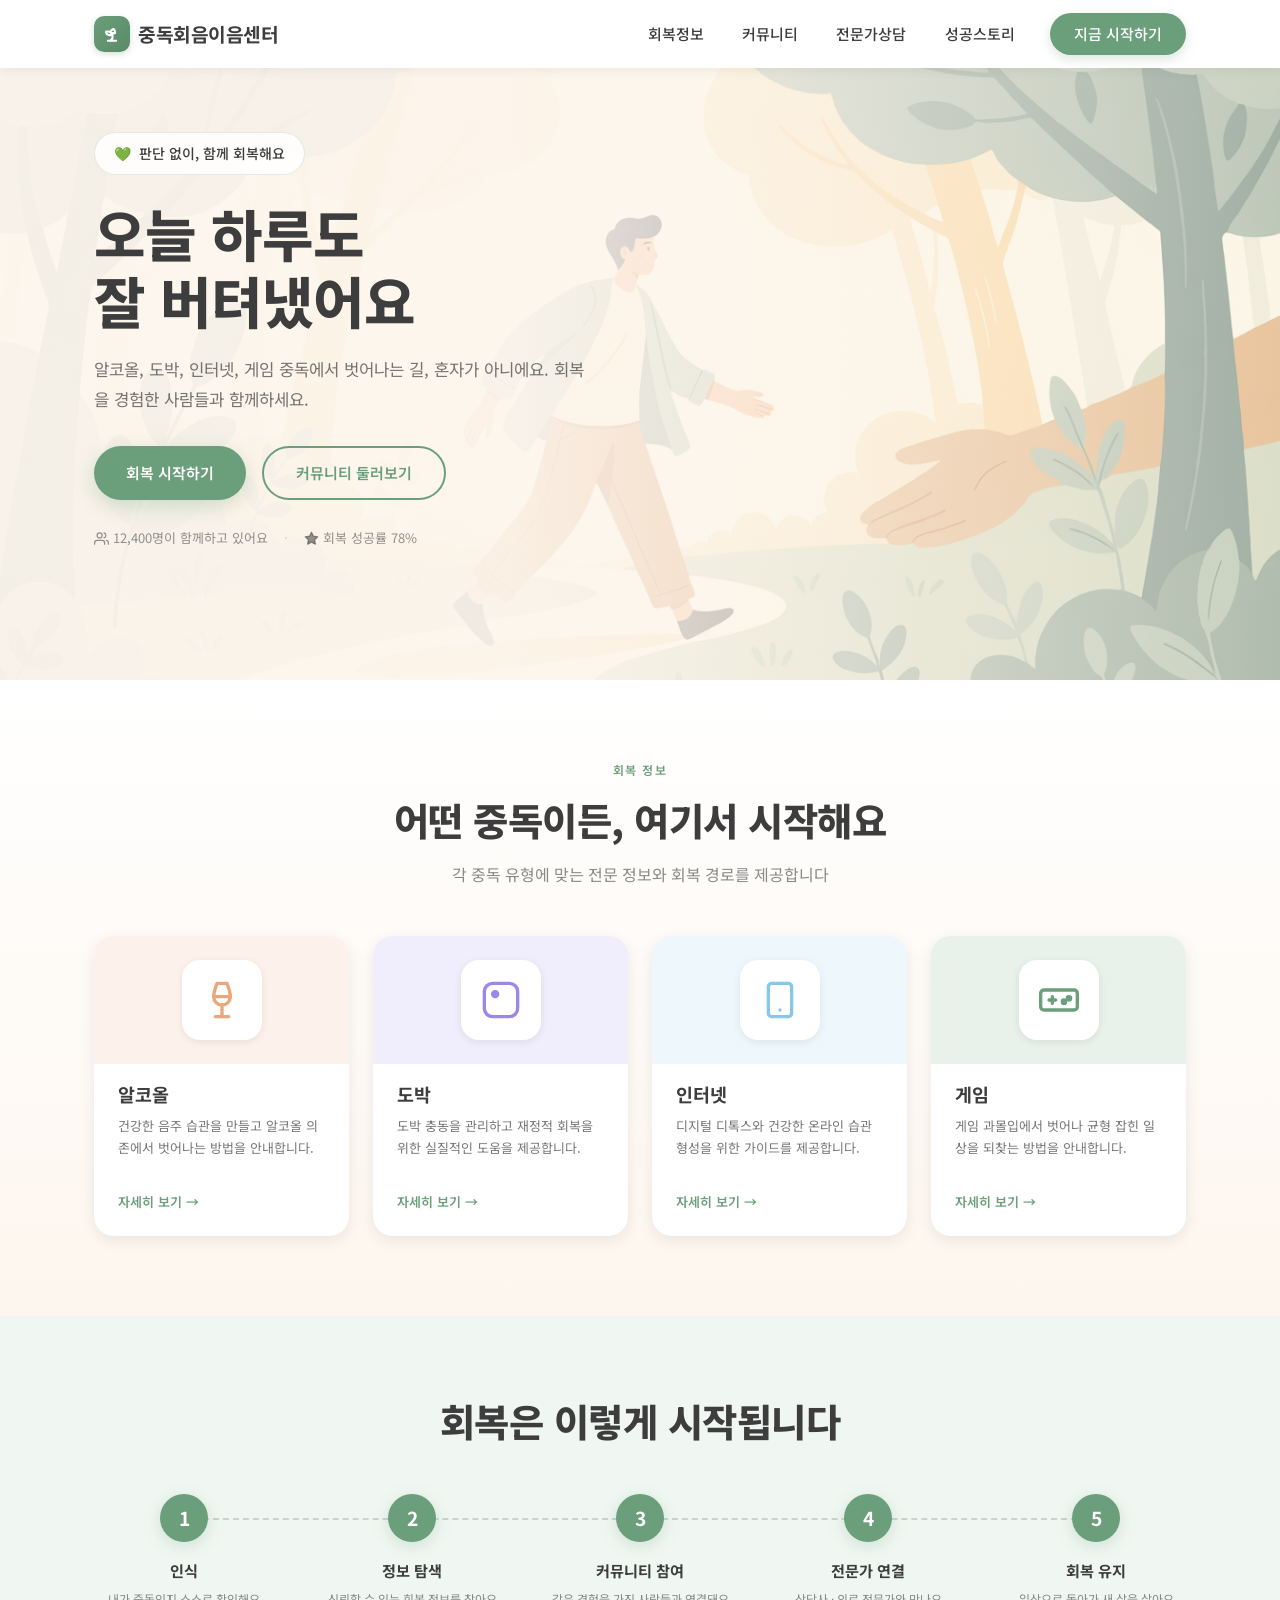
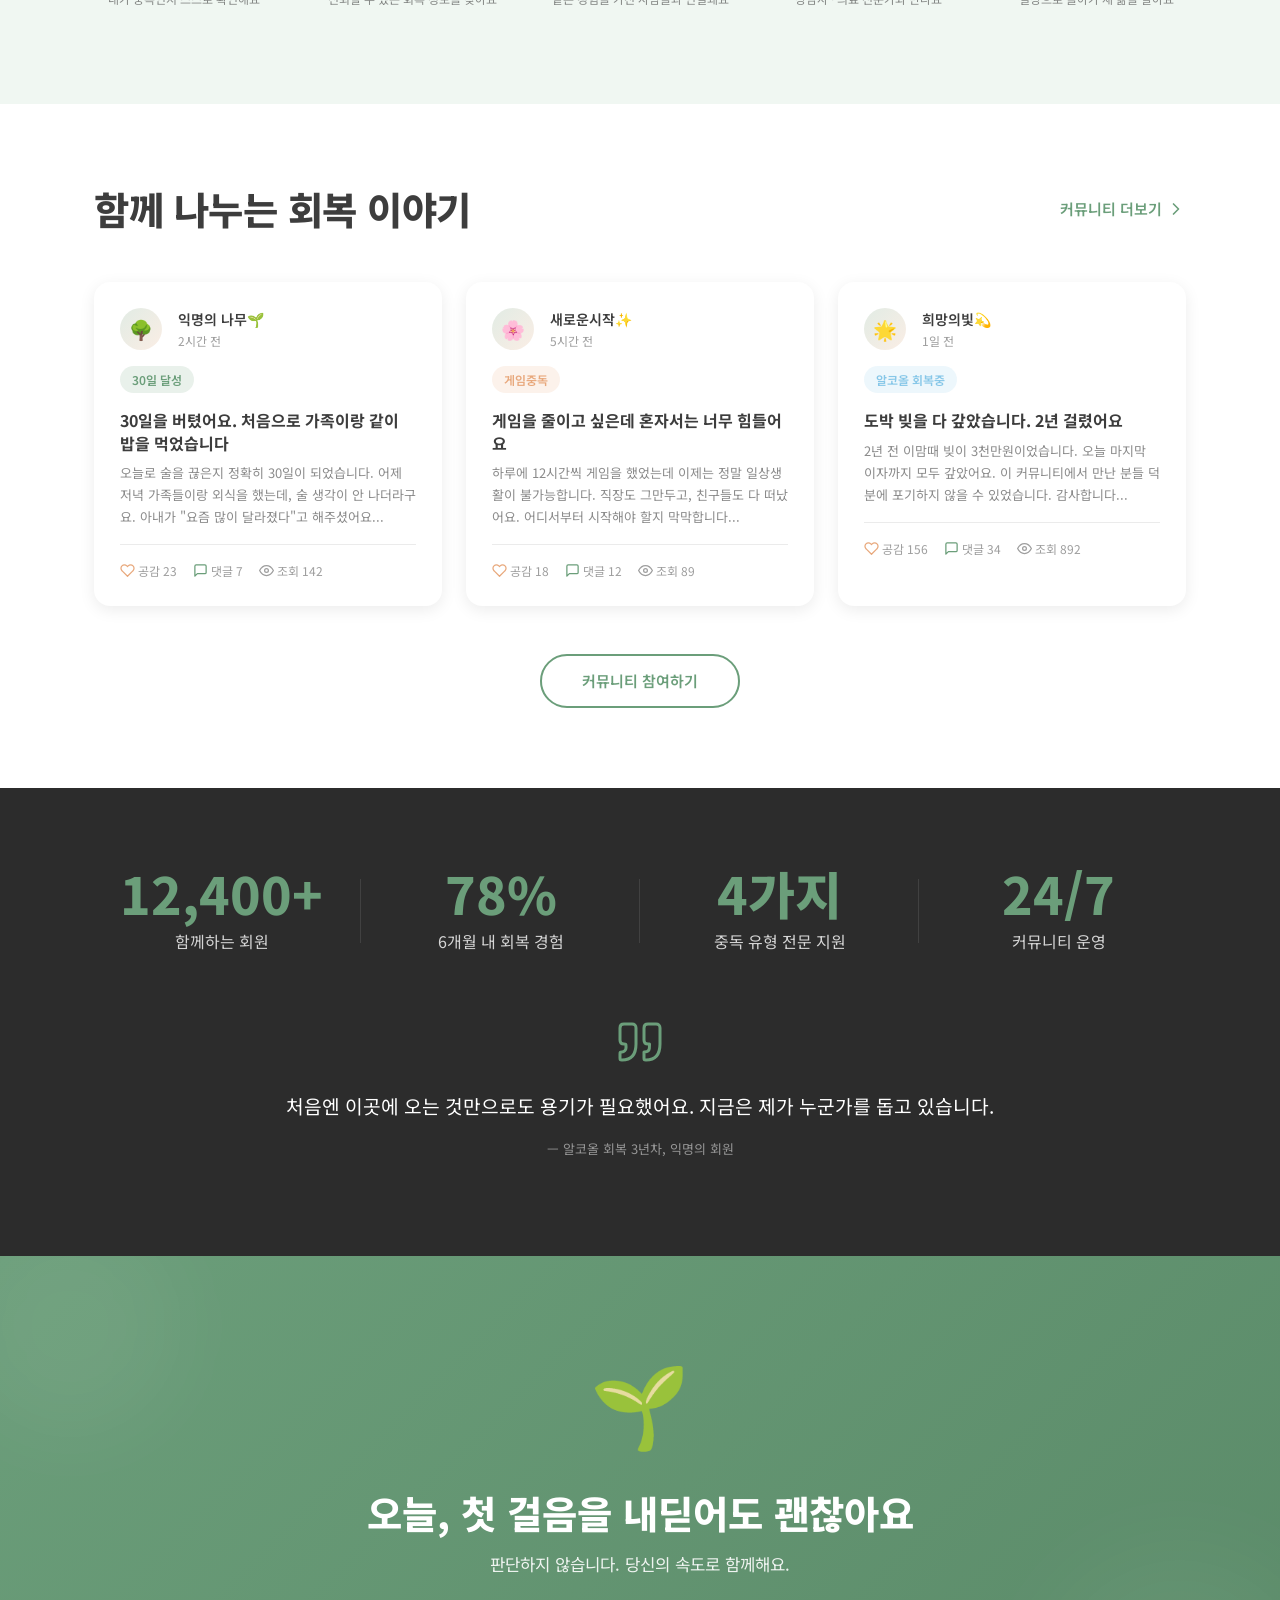
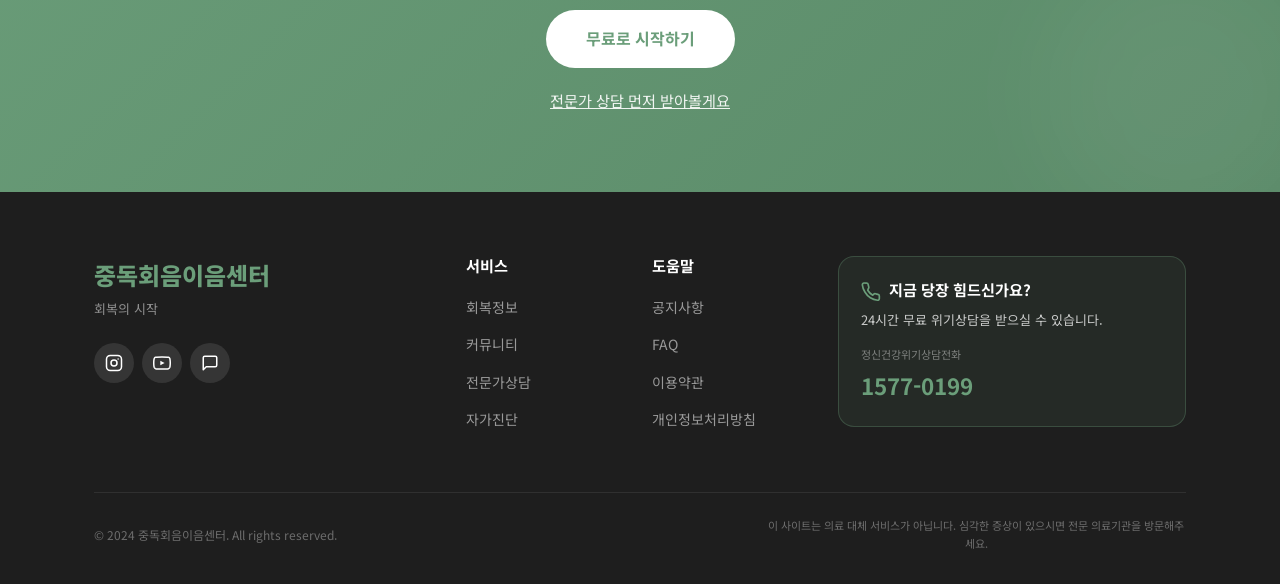
==== index.html @ bf2e6a25 "최초 등록" ====
<!DOCTYPE html>
<html lang="ko">
<head>
  <meta charset="UTF-8" />
  <meta name="viewport" content="width=device-width, initial-scale=1.0" />
  <meta name="description" content="중독회음이음센터 - 알코올, 도박, 인터넷, 게임 중독 회복을 위한 커뮤니티와 전문 정보를 제공합니다." />
  <title>중독회음이음센터</title>

  <!-- Google Fonts: Noto Sans KR -->
  <link rel="preconnect" href="https://fonts.googleapis.com" />
  <link rel="preconnect" href="https://fonts.gstatic.com" crossorigin />
  <link href="https://fonts.googleapis.com/css2?family=Noto+Sans+KR:wght@400;500;700;800&display=swap" rel="stylesheet" />

  <!-- Bootstrap 5 CSS -->
  <link href="https://cdn.jsdelivr.net/npm/bootstrap@5.3.3/dist/css/bootstrap.min.css" rel="stylesheet" />

  <!-- Custom CSS -->
  <link rel="stylesheet" href="css/style.css" />
</head>
<body>

<!-- ════════════════════════════════════
     NAVIGATION
════════════════════════════════════ -->
<nav id="mainNav" class="navbar navbar-expand-md fixed-top py-0">
  <div class="container-xl px-4">
    <!-- Logo -->
    <a class="navbar-brand d-flex align-items-center gap-2 py-3" href="#hero">
      <div class="brand-icon">
        <!-- Sprout icon -->
        <svg xmlns="http://www.w3.org/2000/svg" viewBox="0 0 24 24" fill="none"
             stroke="#fff" stroke-width="2.5" stroke-linecap="round" stroke-linejoin="round">
          <path d="M7 20h10"/>
          <path d="M10 20c5.5-2.5.8-6.4 3-9"/>
          <path d="M9.5 9.4c1.1.8 1.8 2.2 2.3 3.7-2 .4-3.5.4-4.8-.3-1.2-.6-2.3-1.9-2-3.7.7-.1 3.3-.2 4.5.3z"/>
          <path d="M14.1 6a7 7 0 0 1 1.7 4.8c-1.6.5-4 .6-5.4-.6-.3-2 1.5-3.5 3.7-4.2z"/>
        </svg>
      </div>
      <span class="brand-name">중독회음이음센터</span>
    </a>

    <!-- Hamburger toggle -->
    <button class="navbar-toggler border-0 p-2" type="button"
            data-bs-toggle="collapse" data-bs-target="#navbarMenu"
            aria-controls="navbarMenu" aria-expanded="false" aria-label="메뉴 열기">
      <svg xmlns="http://www.w3.org/2000/svg" width="24" height="24" viewBox="0 0 24 24"
           fill="none" stroke="#3D3D3D" stroke-width="2" stroke-linecap="round" stroke-linejoin="round">
        <line x1="3" y1="6" x2="21" y2="6"/>
        <line x1="3" y1="12" x2="21" y2="12"/>
        <line x1="3" y1="18" x2="21" y2="18"/>
      </svg>
    </button>

    <!-- Nav Links -->
    <div class="collapse navbar-collapse" id="navbarMenu">
      <ul class="navbar-nav ms-auto align-items-md-center mb-3 mb-md-0">
        <li class="nav-item"><a class="nav-link" href="recovery-info.html">회복정보</a></li>
        <li class="nav-item"><a class="nav-link" href="#community">커뮤니티</a></li>
        <li class="nav-item"><a class="nav-link" href="#resources">전문가상담</a></li>
        <li class="nav-item"><a class="nav-link" href="success-stories.html">성공스토리</a></li>
        <li class="nav-item ms-md-3">
          <button class="btn-nav-cta">지금 시작하기</button>
        </li>
      </ul>
    </div>
  </div>
</nav>


<!-- ════════════════════════════════════
     HERO
════════════════════════════════════ -->
<section id="hero">
  <div class="hero-overlay"></div>
  <div class="container-xl px-4 hero-content">
    <div class="row">
      <div class="col-12 col-md-7 col-lg-6">
        <!-- Badge -->
        <div class="hero-badge fade-up">
          <span>💚</span>
          <span>판단 없이, 함께 회복해요</span>
        </div>

        <!-- Headline -->
        <h1 class="fade-up fade-up-delay-1">
          오늘 하루도<br />
          잘 버텨냈어요
        </h1>

        <!-- Sub -->
        <p class="hero-sub fade-up fade-up-delay-2">
          알코올, 도박, 인터넷, 게임 중독에서 벗어나는 길,
          혼자가 아니에요. 회복을 경험한 사람들과 함께하세요.
        </p>

        <!-- CTA Buttons -->
        <div class="d-flex flex-column flex-sm-row gap-3 fade-up fade-up-delay-3">
          <button class="btn-hero-primary">회복 시작하기</button>
          <button class="btn-hero-secondary">커뮤니티 둘러보기</button>
        </div>

        <!-- Trust Indicators -->
        <div class="hero-trust fade-up fade-up-delay-4">
          <span class="d-flex align-items-center">
            <svg xmlns="http://www.w3.org/2000/svg" viewBox="0 0 24 24" fill="none"
                 stroke="currentColor" stroke-width="2" stroke-linecap="round" stroke-linejoin="round">
              <path d="M17 21v-2a4 4 0 0 0-4-4H5a4 4 0 0 0-4 4v2"/>
              <circle cx="9" cy="7" r="4"/>
              <path d="M23 21v-2a4 4 0 0 0-3-3.87"/>
              <path d="M16 3.13a4 4 0 0 1 0 7.75"/>
            </svg>
            12,400명이 함께하고 있어요
          </span>
          <span style="color:rgba(107,158,122,.4)">·</span>
          <span class="d-flex align-items-center">
            <svg xmlns="http://www.w3.org/2000/svg" viewBox="0 0 24 24"
                 fill="currentColor" stroke="currentColor" stroke-width="2"
                 stroke-linecap="round" stroke-linejoin="round">
              <polygon points="12 2 15.09 8.26 22 9.27 17 14.14 18.18 21.02 12 17.77 5.82 21.02 7 14.14 2 9.27 8.91 8.26 12 2"/>
            </svg>
            회복 성공률 78%
          </span>
        </div>
      </div>
    </div>
  </div>
</section>


<!-- ════════════════════════════════════
     ADDICTION TYPES
════════════════════════════════════ -->
<section id="addiction-types">
  <div class="container-xl px-4">
    <!-- Section Header -->
    <div class="text-center mb-5 fade-up">
      <p class="section-badge">회복 정보</p>
      <h2 class="section-title mb-3">어떤 중독이든, 여기서 시작해요</h2>
      <p class="section-desc">각 중독 유형에 맞는 전문 정보와 회복 경로를 제공합니다</p>
    </div>

    <!-- Cards -->
    <div class="row g-4">
      <!-- 알코올 -->
      <div class="col-12 col-sm-6 col-lg-3 fade-up fade-up-delay-1">
        <div class="addiction-card">
          <div class="card-icon-area icon-bg-orange">
            <div class="icon-wrap">
              <svg class="icon-color-orange" xmlns="http://www.w3.org/2000/svg"
                   viewBox="0 0 24 24" fill="none" stroke="currentColor"
                   stroke-width="2" stroke-linecap="round" stroke-linejoin="round">
                <path d="M8 22h8"/><path d="M7 10h10"/>
                <path d="M12 15v7"/><path d="M12 15a5 5 0 0 0 5-5c0-2-.5-4-2-8H9c-1.5 4-2 6-2 8a5 5 0 0 0 5 5z"/>
              </svg>
            </div>
          </div>
          <div class="card-body-inner">
            <h3>알코올</h3>
            <p>건강한 음주 습관을 만들고 알코올 의존에서 벗어나는 방법을 안내합니다.</p>
            <a href="#" class="card-link">자세히 보기 <span>→</span></a>
          </div>
        </div>
      </div>

      <!-- 도박 -->
      <div class="col-12 col-sm-6 col-lg-3 fade-up fade-up-delay-2">
        <div class="addiction-card">
          <div class="card-icon-area icon-bg-purple">
            <div class="icon-wrap">
              <svg class="icon-color-purple" xmlns="http://www.w3.org/2000/svg"
                   viewBox="0 0 24 24" fill="none" stroke="currentColor"
                   stroke-width="2" stroke-linecap="round" stroke-linejoin="round">
                <rect x="2" y="2" width="20" height="20" rx="5" ry="5"/>
                <circle cx="8.5" cy="8.5" r="1.5" fill="currentColor"/>
              </svg>
            </div>
          </div>
          <div class="card-body-inner">
            <h3>도박</h3>
            <p>도박 충동을 관리하고 재정적 회복을 위한 실질적인 도움을 제공합니다.</p>
            <a href="#" class="card-link">자세히 보기 <span>→</span></a>
          </div>
        </div>
      </div>

      <!-- 인터넷 -->
      <div class="col-12 col-sm-6 col-lg-3 fade-up fade-up-delay-3">
        <div class="addiction-card">
          <div class="card-icon-area icon-bg-blue">
            <div class="icon-wrap">
              <svg class="icon-color-blue" xmlns="http://www.w3.org/2000/svg"
                   viewBox="0 0 24 24" fill="none" stroke="currentColor"
                   stroke-width="2" stroke-linecap="round" stroke-linejoin="round">
                <rect x="5" y="2" width="14" height="20" rx="2" ry="2"/>
                <line x1="12" y1="18" x2="12.01" y2="18"/>
              </svg>
            </div>
          </div>
          <div class="card-body-inner">
            <h3>인터넷</h3>
            <p>디지털 디톡스와 건강한 온라인 습관 형성을 위한 가이드를 제공합니다.</p>
            <a href="#" class="card-link">자세히 보기 <span>→</span></a>
          </div>
        </div>
      </div>

      <!-- 게임 -->
      <div class="col-12 col-sm-6 col-lg-3 fade-up fade-up-delay-4">
        <div class="addiction-card">
          <div class="card-icon-area icon-bg-green">
            <div class="icon-wrap">
              <svg class="icon-color-green" xmlns="http://www.w3.org/2000/svg"
                   viewBox="0 0 24 24" fill="none" stroke="currentColor"
                   stroke-width="2" stroke-linecap="round" stroke-linejoin="round">
                <line x1="6" y1="12" x2="10" y2="12"/><line x1="8" y1="10" x2="8" y2="14"/>
                <circle cx="15" cy="13" r="1" fill="currentColor"/><circle cx="18" cy="11" r="1" fill="currentColor"/>
                <path d="M21 6H3a2 2 0 0 0-2 2v8a2 2 0 0 0 2 2h18a2 2 0 0 0 2-2V8a2 2 0 0 0-2-2z"/>
              </svg>
            </div>
          </div>
          <div class="card-body-inner">
            <h3>게임</h3>
            <p>게임 과몰입에서 벗어나 균형 잡힌 일상을 되찾는 방법을 안내합니다.</p>
            <a href="#" class="card-link">자세히 보기 <span>→</span></a>
          </div>
        </div>
      </div>
    </div>
  </div>
</section>


<!-- ════════════════════════════════════
     HOW IT WORKS
════════════════════════════════════ -->
<section id="how-it-works">
  <div class="container-xl px-4">
    <!-- Header -->
    <div class="text-center mb-5 fade-up">
      <h2 class="section-title">회복은 이렇게 시작됩니다</h2>
    </div>

    <!-- Desktop: Horizontal Steps -->
    <div class="steps-desktop fade-up">
      <div class="steps-track">
        <div class="steps-connector"></div>
        <!-- Step 1 -->
        <div class="step-item">
          <div class="step-circle">1</div>
          <p class="step-title">인식</p>
          <p class="step-desc">내가 중독인지 스스로 확인해요</p>
        </div>
        <!-- Step 2 -->
        <div class="step-item">
          <div class="step-circle">2</div>
          <p class="step-title">정보 탐색</p>
          <p class="step-desc">신뢰할 수 있는 회복 정보를 찾아요</p>
        </div>
        <!-- Step 3 -->
        <div class="step-item">
          <div class="step-circle">3</div>
          <p class="step-title">커뮤니티 참여</p>
          <p class="step-desc">같은 경험을 가진 사람들과 연결돼요</p>
        </div>
        <!-- Step 4 -->
        <div class="step-item">
          <div class="step-circle">4</div>
          <p class="step-title">전문가 연결</p>
          <p class="step-desc">상담사 · 의료 전문가와 만나요</p>
        </div>
        <!-- Step 5 -->
        <div class="step-item">
          <div class="step-circle">5</div>
          <p class="step-title">회복 유지</p>
          <p class="step-desc">일상으로 돌아가 새 삶을 살아요</p>
        </div>
      </div>
    </div>

    <!-- Mobile: Vertical Timeline -->
    <div class="steps-mobile">
      <!-- Step 1 -->
      <div class="step-row fade-up">
        <div class="step-left">
          <div class="step-circle">1</div>
          <div class="step-line"></div>
        </div>
        <div class="step-right">
          <p class="step-title text-start">인식</p>
          <p class="step-desc text-start">내가 중독인지 스스로 확인해요</p>
        </div>
      </div>
      <!-- Step 2 -->
      <div class="step-row fade-up fade-up-delay-1">
        <div class="step-left">
          <div class="step-circle">2</div>
          <div class="step-line"></div>
        </div>
        <div class="step-right">
          <p class="step-title text-start">정보 탐색</p>
          <p class="step-desc text-start">신뢰할 수 있는 회복 정보를 찾아요</p>
        </div>
      </div>
      <!-- Step 3 -->
      <div class="step-row fade-up fade-up-delay-2">
        <div class="step-left">
          <div class="step-circle">3</div>
          <div class="step-line"></div>
        </div>
        <div class="step-right">
          <p class="step-title text-start">커뮤니티 참여</p>
          <p class="step-desc text-start">같은 경험을 가진 사람들과 연결돼요</p>
        </div>
      </div>
      <!-- Step 4 -->
      <div class="step-row fade-up fade-up-delay-3">
        <div class="step-left">
          <div class="step-circle">4</div>
          <div class="step-line"></div>
        </div>
        <div class="step-right">
          <p class="step-title text-start">전문가 연결</p>
          <p class="step-desc text-start">상담사 · 의료 전문가와 만나요</p>
        </div>
      </div>
      <!-- Step 5 -->
      <div class="step-row fade-up fade-up-delay-4">
        <div class="step-left">
          <div class="step-circle">5</div>
        </div>
        <div class="step-right">
          <p class="step-title text-start">회복 유지</p>
          <p class="step-desc text-start">일상으로 돌아가 새 삶을 살아요</p>
        </div>
      </div>
    </div>

  </div>
</section>


<!-- ════════════════════════════════════
     COMMUNITY STORIES
════════════════════════════════════ -->
<section id="community">
  <div class="container-xl px-4">
    <!-- Header -->
    <div class="d-flex justify-content-between align-items-center mb-5 flex-wrap gap-3 fade-up">
      <h2 class="section-title mb-0">함께 나누는 회복 이야기</h2>
      <a href="#" class="d-flex align-items-center gap-1 text-decoration-none fw-semibold"
         style="color:var(--color-primary); font-size:15px;">
        커뮤니티 더보기
        <svg xmlns="http://www.w3.org/2000/svg" width="20" height="20" viewBox="0 0 24 24"
             fill="none" stroke="currentColor" stroke-width="2" stroke-linecap="round" stroke-linejoin="round">
          <polyline points="9 18 15 12 9 6"/>
        </svg>
      </a>
    </div>

    <!-- Cards -->
    <div class="row g-4 mb-5">
      <!-- Post 1 -->
      <div class="col-12 col-md-6 col-lg-4 fade-up fade-up-delay-1">
        <div class="story-card">
          <div class="d-flex align-items-center gap-3 mb-3">
            <div class="story-avatar">🌳</div>
            <div>
              <p class="mb-0 fw-semibold" style="font-size:14px; color:var(--color-text);">익명의 나무🌱</p>
              <p class="mb-0" style="font-size:12px; color:rgba(61,61,61,.5);">2시간 전</p>
            </div>
          </div>
          <div class="mb-3">
            <span class="category-badge cat-green">30일 달성</span>
          </div>
          <h3 class="story-title">30일을 버텼어요. 처음으로 가족이랑 같이 밥을 먹었습니다</h3>
          <p class="story-preview">오늘로 술을 끊은지 정확히 30일이 되었습니다. 어제 저녁 가족들이랑 외식을 했는데, 술 생각이 안 나더라구요. 아내가 "요즘 많이 달라졌다"고 해주셨어요...</p>
          <div class="story-stats">
            <span class="stat-heart d-flex align-items-center">
              <svg xmlns="http://www.w3.org/2000/svg" viewBox="0 0 24 24" fill="none"
                   stroke="#E8A87C" stroke-width="2" stroke-linecap="round" stroke-linejoin="round">
                <path d="M20.84 4.61a5.5 5.5 0 0 0-7.78 0L12 5.67l-1.06-1.06a5.5 5.5 0 0 0-7.78 7.78l1.06 1.06L12 21.23l7.78-7.78 1.06-1.06a5.5 5.5 0 0 0 0-7.78z"/>
              </svg>
              공감 23
            </span>
            <span class="stat-comment d-flex align-items-center">
              <svg xmlns="http://www.w3.org/2000/svg" viewBox="0 0 24 24" fill="none"
                   stroke="#6B9E7A" stroke-width="2" stroke-linecap="round" stroke-linejoin="round">
                <path d="M21 15a2 2 0 0 1-2 2H7l-4 4V5a2 2 0 0 1 2-2h14a2 2 0 0 1 2 2z"/>
              </svg>
              댓글 7
            </span>
            <span class="d-flex align-items-center">
              <svg xmlns="http://www.w3.org/2000/svg" viewBox="0 0 24 24" fill="none"
                   stroke="currentColor" stroke-width="2" stroke-linecap="round" stroke-linejoin="round">
                <path d="M1 12s4-8 11-8 11 8 11 8-4 8-11 8-11-8-11-8z"/>
                <circle cx="12" cy="12" r="3"/>
              </svg>
              조회 142
            </span>
          </div>
        </div>
      </div>

      <!-- Post 2 -->
      <div class="col-12 col-md-6 col-lg-4 fade-up fade-up-delay-2">
        <div class="story-card">
          <div class="d-flex align-items-center gap-3 mb-3">
            <div class="story-avatar">🌸</div>
            <div>
              <p class="mb-0 fw-semibold" style="font-size:14px; color:var(--color-text);">새로운시작✨</p>
              <p class="mb-0" style="font-size:12px; color:rgba(61,61,61,.5);">5시간 전</p>
            </div>
          </div>
          <div class="mb-3">
            <span class="category-badge cat-orange">게임중독</span>
          </div>
          <h3 class="story-title">게임을 줄이고 싶은데 혼자서는 너무 힘들어요</h3>
          <p class="story-preview">하루에 12시간씩 게임을 했었는데 이제는 정말 일상생활이 불가능합니다. 직장도 그만두고, 친구들도 다 떠났어요. 어디서부터 시작해야 할지 막막합니다...</p>
          <div class="story-stats">
            <span class="stat-heart d-flex align-items-center">
              <svg xmlns="http://www.w3.org/2000/svg" viewBox="0 0 24 24" fill="none"
                   stroke="#E8A87C" stroke-width="2" stroke-linecap="round" stroke-linejoin="round">
                <path d="M20.84 4.61a5.5 5.5 0 0 0-7.78 0L12 5.67l-1.06-1.06a5.5 5.5 0 0 0-7.78 7.78l1.06 1.06L12 21.23l7.78-7.78 1.06-1.06a5.5 5.5 0 0 0 0-7.78z"/>
              </svg>
              공감 18
            </span>
            <span class="stat-comment d-flex align-items-center">
              <svg xmlns="http://www.w3.org/2000/svg" viewBox="0 0 24 24" fill="none"
                   stroke="#6B9E7A" stroke-width="2" stroke-linecap="round" stroke-linejoin="round">
                <path d="M21 15a2 2 0 0 1-2 2H7l-4 4V5a2 2 0 0 1 2-2h14a2 2 0 0 1 2 2z"/>
              </svg>
              댓글 12
            </span>
            <span class="d-flex align-items-center">
              <svg xmlns="http://www.w3.org/2000/svg" viewBox="0 0 24 24" fill="none"
                   stroke="currentColor" stroke-width="2" stroke-linecap="round" stroke-linejoin="round">
                <path d="M1 12s4-8 11-8 11 8 11 8-4 8-11 8-11-8-11-8z"/>
                <circle cx="12" cy="12" r="3"/>
              </svg>
              조회 89
            </span>
          </div>
        </div>
      </div>

      <!-- Post 3 -->
      <div class="col-12 col-md-6 col-lg-4 fade-up fade-up-delay-3">
        <div class="story-card">
          <div class="d-flex align-items-center gap-3 mb-3">
            <div class="story-avatar">🌟</div>
            <div>
              <p class="mb-0 fw-semibold" style="font-size:14px; color:var(--color-text);">희망의빛💫</p>
              <p class="mb-0" style="font-size:12px; color:rgba(61,61,61,.5);">1일 전</p>
            </div>
          </div>
          <div class="mb-3">
            <span class="category-badge cat-blue">알코올 회복중</span>
          </div>
          <h3 class="story-title">도박 빚을 다 갚았습니다. 2년 걸렸어요</h3>
          <p class="story-preview">2년 전 이맘때 빚이 3천만원이었습니다. 오늘 마지막 이자까지 모두 갚았어요. 이 커뮤니티에서 만난 분들 덕분에 포기하지 않을 수 있었습니다. 감사합니다...</p>
          <div class="story-stats">
            <span class="stat-heart d-flex align-items-center">
              <svg xmlns="http://www.w3.org/2000/svg" viewBox="0 0 24 24" fill="none"
                   stroke="#E8A87C" stroke-width="2" stroke-linecap="round" stroke-linejoin="round">
                <path d="M20.84 4.61a5.5 5.5 0 0 0-7.78 0L12 5.67l-1.06-1.06a5.5 5.5 0 0 0-7.78 7.78l1.06 1.06L12 21.23l7.78-7.78 1.06-1.06a5.5 5.5 0 0 0 0-7.78z"/>
              </svg>
              공감 156
            </span>
            <span class="stat-comment d-flex align-items-center">
              <svg xmlns="http://www.w3.org/2000/svg" viewBox="0 0 24 24" fill="none"
                   stroke="#6B9E7A" stroke-width="2" stroke-linecap="round" stroke-linejoin="round">
                <path d="M21 15a2 2 0 0 1-2 2H7l-4 4V5a2 2 0 0 1 2-2h14a2 2 0 0 1 2 2z"/>
              </svg>
              댓글 34
            </span>
            <span class="d-flex align-items-center">
              <svg xmlns="http://www.w3.org/2000/svg" viewBox="0 0 24 24" fill="none"
                   stroke="currentColor" stroke-width="2" stroke-linecap="round" stroke-linejoin="round">
                <path d="M1 12s4-8 11-8 11 8 11 8-4 8-11 8-11-8-11-8z"/>
                <circle cx="12" cy="12" r="3"/>
              </svg>
              조회 892
            </span>
          </div>
        </div>
      </div>
    </div>

    <!-- CTA -->
    <div class="text-center fade-up">
      <button class="btn-community-more">커뮤니티 참여하기</button>
    </div>
  </div>
</section>


<!-- ════════════════════════════════════
     ABOUT / STATS
════════════════════════════════════ -->
<section id="about">
  <div class="container-xl px-4">
    <!-- Stats -->
    <div class="row g-4 mb-0 text-center fade-up">
      <div class="col-6 col-lg-3 position-relative">
        <div class="stat-number">12,400+</div>
        <div class="stat-label">함께하는 회원</div>
        <div class="stat-divider d-none d-lg-block position-absolute top-50 end-0 translate-middle-y"></div>
      </div>
      <div class="col-6 col-lg-3 position-relative">
        <div class="stat-number">78%</div>
        <div class="stat-label">6개월 내 회복 경험</div>
        <div class="stat-divider d-none d-lg-block position-absolute top-50 end-0 translate-middle-y"></div>
      </div>
      <div class="col-6 col-lg-3 position-relative">
        <div class="stat-number">4가지</div>
        <div class="stat-label">중독 유형 전문 지원</div>
        <div class="stat-divider d-none d-lg-block position-absolute top-50 end-0 translate-middle-y"></div>
      </div>
      <div class="col-6 col-lg-3">
        <div class="stat-number">24/7</div>
        <div class="stat-label">커뮤니티 운영</div>
      </div>
    </div>

    <!-- Quote -->
    <div class="quote-block fade-up">
      <div class="quote-icon text-center">
        <svg xmlns="http://www.w3.org/2000/svg" viewBox="0 0 24 24"
             fill="none" stroke="currentColor" stroke-width="1.5"
             stroke-linecap="round" stroke-linejoin="round">
          <path d="M3 21c3 0 7-1 7-8V5c0-1.25-.756-2.017-2-2H4c-1.25 0-2 .75-2 1.972V11c0 1.25.75 2 2 2 1 0 1 0 1 1v1c0 1-1 2-2 2s-1 .008-1 1.031V20c0 1 0 1 1 1z"/>
          <path d="M15 21c3 0 7-1 7-8V5c0-1.25-.757-2.017-2-2h-4c-1.25 0-2 .75-2 1.972V11c0 1.25.75 2 2 2h.75c0 2.25.25 4-2.75 4v3c0 1 0 1 1 1z"/>
        </svg>
      </div>
      <blockquote class="quote-text">
        처음엔 이곳에 오는 것만으로도 용기가 필요했어요.
        지금은 제가 누군가를 돕고 있습니다.
      </blockquote>
      <p class="quote-author">— 알코올 회복 3년차, 익명의 회원</p>
    </div>
  </div>
</section>


<!-- ════════════════════════════════════
     RESOURCES / CTA
════════════════════════════════════ -->
<section id="resources">
  <div class="deco-circle-1"></div>
  <div class="deco-circle-2"></div>
  <div class="container-xl px-4 resources-inner text-center fade-up">
    <div class="resources-emoji">🌱</div>
    <h2>오늘, 첫 걸음을 내딛어도 괜찮아요</h2>
    <p class="resources-sub">판단하지 않습니다. 당신의 속도로 함께해요.</p>
    <button class="btn-resources-cta">무료로 시작하기</button>
    <a href="#" class="resources-link">전문가 상담 먼저 받아볼게요</a>
  </div>
</section>


<!-- ════════════════════════════════════
     FOOTER
════════════════════════════════════ -->
<footer id="footer">
  <div class="container-xl px-4">
    <div class="row g-5 g-lg-4">
      <!-- Col 1: 브랜드 -->
      <div class="col-12 col-md-6 col-lg-3 text-center text-md-start">
        <div class="footer-logo">중독회음이음센터</div>
        <div class="footer-tagline mb-4">회복의 시작</div>
        <div class="footer-social d-flex justify-content-center justify-content-md-start">
          <!-- Instagram -->
          <a href="#" aria-label="인스타그램">
            <svg xmlns="http://www.w3.org/2000/svg" viewBox="0 0 24 24" fill="none"
                 stroke="currentColor" stroke-width="2" stroke-linecap="round" stroke-linejoin="round">
              <rect x="2" y="2" width="20" height="20" rx="5" ry="5"/>
              <circle cx="12" cy="12" r="4"/>
              <circle cx="17.5" cy="6.5" r="1" fill="currentColor" stroke="none"/>
            </svg>
          </a>
          <!-- YouTube -->
          <a href="#" aria-label="유튜브">
            <svg xmlns="http://www.w3.org/2000/svg" viewBox="0 0 24 24" fill="none"
                 stroke="currentColor" stroke-width="2" stroke-linecap="round" stroke-linejoin="round">
              <path d="M22.54 6.42a2.78 2.78 0 0 0-1.95-1.97C18.88 4 12 4 12 4s-6.88 0-8.59.46a2.78 2.78 0 0 0-1.95 1.97A29 29 0 0 0 1 12a29 29 0 0 0 .46 5.58A2.78 2.78 0 0 0 3.41 19.6C5.12 20 12 20 12 20s6.88 0 8.59-.46a2.78 2.78 0 0 0 1.95-1.97A29 29 0 0 0 23 12a29 29 0 0 0-.46-5.58z"/>
              <polygon points="9.75 15.02 15.5 12 9.75 8.98 9.75 15.02" fill="currentColor" stroke="none"/>
            </svg>
          </a>
          <!-- KakaoTalk -->
          <a href="#" aria-label="카카오톡">
            <svg xmlns="http://www.w3.org/2000/svg" viewBox="0 0 24 24" fill="none"
                 stroke="currentColor" stroke-width="2" stroke-linecap="round" stroke-linejoin="round">
              <path d="M21 15a2 2 0 0 1-2 2H7l-4 4V5a2 2 0 0 1 2-2h14a2 2 0 0 1 2 2z"/>
            </svg>
          </a>
        </div>
      </div>

      <!-- Col 2: 서비스 -->
      <div class="col-6 col-lg-2 offset-lg-1">
        <h5>서비스</h5>
        <ul>
          <li><a href="#addiction-types">회복정보</a></li>
          <li><a href="#community">커뮤니티</a></li>
          <li><a href="#resources">전문가상담</a></li>
          <li><a href="#">자가진단</a></li>
        </ul>
      </div>

      <!-- Col 3: 도움말 -->
      <div class="col-6 col-lg-2">
        <h5>도움말</h5>
        <ul>
          <li><a href="#">공지사항</a></li>
          <li><a href="#">FAQ</a></li>
          <li><a href="#">이용약관</a></li>
          <li><a href="#">개인정보처리방침</a></li>
        </ul>
      </div>

      <!-- Col 4: 위기상담 -->
      <div class="col-12 col-md-6 col-lg-4">
        <div class="crisis-box">
          <div class="d-flex align-items-start gap-2 mb-2">
            <svg xmlns="http://www.w3.org/2000/svg" width="20" height="20" viewBox="0 0 24 24"
                 fill="none" stroke="#6B9E7A" stroke-width="2" stroke-linecap="round" stroke-linejoin="round"
                 style="flex-shrink:0; margin-top:2px;">
              <path d="M22 16.92v3a2 2 0 0 1-2.18 2 19.79 19.79 0 0 1-8.63-3.07A19.5 19.5 0 0 1 4.69 12 19.79 19.79 0 0 1 1.61 3.43 2 2 0 0 1 3.58 1.25h3a2 2 0 0 1 2 1.72 12.84 12.84 0 0 0 .7 2.81 2 2 0 0 1-.45 2.11L8.09 9.91a16 16 0 0 0 6 6l1.27-1.27a2 2 0 0 1 2.11-.45 12.84 12.84 0 0 0 2.81.7A2 2 0 0 1 22 16.92z"/>
            </svg>
            <h5 class="mb-0">지금 당장 힘드신가요?</h5>
          </div>
          <p>24시간 무료 위기상담을 받으실 수 있습니다.</p>
          <div>
            <p class="crisis-label mb-1">정신건강위기상담전화</p>
            <a href="tel:1577-0199" class="crisis-num">1577-0199</a>
          </div>
        </div>
      </div>
    </div>

    <!-- Bottom -->
    <div class="footer-bottom d-flex flex-column flex-md-row justify-content-between align-items-center gap-2">
      <p class="mb-0">© 2024 중독회음이음센터. All rights reserved.</p>
      <p class="mb-0 text-center" style="max-width:420px; font-size:11px;">
        이 사이트는 의료 대체 서비스가 아닙니다. 심각한 증상이 있으시면 전문 의료기관을 방문해주세요.
      </p>
    </div>
  </div>
</footer>


<!-- Back to Top Button -->
<button id="backTop" aria-label="맨 위로">
  <svg xmlns="http://www.w3.org/2000/svg" viewBox="0 0 24 24" fill="none"
       stroke="currentColor" stroke-width="2.5" stroke-linecap="round" stroke-linejoin="round">
    <polyline points="18 15 12 9 6 15"/>
  </svg>
</button>


<!-- Bootstrap 5 JS -->
<script src="https://cdn.jsdelivr.net/npm/bootstrap@5.3.3/dist/js/bootstrap.bundle.min.js"></script>
<!-- Custom JS -->
<script src="js/main.js"></script>
</body>
</html>
---- css/style.css ----
/* ========================================
   다시봄 - 중독이음센터 Custom Styles
   Bootstrap 5 기반 반응형 퍼블리싱
   ======================================== */

/* ── Root Variables ── */
:root {
  --color-primary:     #6B9E7A;
  --color-primary-dark:#5A8A68;
  --color-secondary:   #E8A87C;
  --color-accent:      #9B87E8;
  --color-accent-blue: #87C7E8;
  --color-bg:          #FDF6EE;
  --color-bg-green:    #F0F7F2;
  --color-dark:        #2C2C2C;
  --color-footer:      #1E1E1E;
  --color-text:        #3D3D3D;
  --color-muted:       #F5EDE3;
  --font-main:         'Noto Sans KR', 'Apple SD Gothic Neo', sans-serif;
}

/* ── Base ── */
html { scroll-behavior: smooth; }

body {
  font-family: var(--font-main);
  background-color: var(--color-bg);
  color: var(--color-text);
  font-size: 16px;
  line-height: 1.6;
}

/* ── Utility ── */
.text-primary-custom  { color: var(--color-primary) !important; }
.bg-primary-custom    { background-color: var(--color-primary) !important; }
.bg-page              { background-color: var(--color-bg) !important; }
.rounded-pill-custom  { border-radius: 50px !important; }

/* ──────────────────────────────────────
   NAVIGATION
─────────────────────────────────────── */
#mainNav {
  background: #fff;
  box-shadow: 0 2px 12px rgba(0,0,0,.06);
  transition: box-shadow .3s;
  z-index: 1050;
}

#mainNav .navbar-brand .brand-icon {
  width: 36px; height: 36px;
  background: linear-gradient(135deg, var(--color-primary), var(--color-primary-dark));
  border-radius: 10px;
  display: flex; align-items: center; justify-content: center;
  box-shadow: 0 2px 6px rgba(107,158,122,.3);
  flex-shrink: 0;
}

#mainNav .navbar-brand .brand-icon svg { width: 20px; height: 20px; }

#mainNav .navbar-brand .brand-name {
  font-size: 1.2rem;
  font-weight: 700;
  color: var(--color-text);
  letter-spacing: -.5px;
}

#mainNav .nav-link {
  font-size: 15px;
  font-weight: 500;
  color: var(--color-text);
  padding: .5rem 0 !important;
  margin: 0 1.2rem;
  position: relative;
  transition: color .2s;
}

#mainNav .nav-link::after {
  content: '';
  position: absolute;
  bottom: 0; left: 0; right: 0;
  height: 2px;
  background: var(--color-primary);
  border-radius: 2px;
  transform: scaleX(0);
  transition: transform .2s;
}

#mainNav .nav-link:hover,
#mainNav .nav-link.active { color: var(--color-primary); }
#mainNav .nav-link.active::after,
#mainNav .nav-link:hover::after { transform: scaleX(1); }

.btn-nav-cta {
  background: var(--color-primary);
  color: #fff !important;
  border: none;
  border-radius: 50px;
  padding: .55rem 1.5rem;
  font-size: 15px;
  font-weight: 500;
  box-shadow: 0 4px 12px rgba(107,158,122,.25);
  transition: background .2s, box-shadow .2s, transform .15s;
}
.btn-nav-cta:hover {
  background: var(--color-primary-dark);
  box-shadow: 0 6px 18px rgba(107,158,122,.35);
  transform: translateY(-1px);
}

/* Mobile menu */
@media (max-width: 767.98px) {
  #mainNav .nav-link { margin: 0; padding: .75rem 1rem !important; border-radius: 12px; }
  #mainNav .nav-link:hover { background: #FDF6EE; }
  #mainNav .nav-link.active { background: rgba(107,158,122,.1); }
  #mainNav .nav-link::after { display: none; }
  .btn-nav-cta { width: 100%; text-align: center; margin-top: .5rem; }
}

/* ──────────────────────────────────────
   HERO
─────────────────────────────────────── */
#hero {
  min-height: 680px;
  background-image: url('../images/hero-bg.png');
  background-size: cover;
  background-position: center center;
  position: relative;
  display: flex;
  align-items: center;
  padding-top: 4rem;
  padding-bottom: 4rem;
}

#hero .hero-overlay {
  position: absolute;
  inset: 0;
  background: linear-gradient(
    to right,
    rgba(253,246,238,.93) 0%,
    rgba(253,246,238,.93) 40%,
    rgba(253,246,238,.30) 100%
  );
  z-index: 0;
}

#hero .hero-content { position: relative; z-index: 1; }

.hero-badge {
  display: inline-flex;
  align-items: center;
  gap: .5rem;
  background: rgba(255,255,255,.85);
  backdrop-filter: blur(6px);
  border: 1px solid rgba(107,158,122,.2);
  border-radius: 50px;
  padding: .6rem 1.2rem;
  font-size: 14px;
  font-weight: 500;
  color: var(--color-text);
  margin-bottom: 1.5rem;
}

#hero h1 {
  font-size: clamp(2.2rem, 5vw, 3.5rem);
  font-weight: 800;
  line-height: 1.2;
  color: var(--color-text);
  margin-bottom: 1.25rem;
  letter-spacing: -1px;
}

#hero .hero-sub {
  font-size: 1.05rem;
  line-height: 1.8;
  color: rgba(61,61,61,.7);
  max-width: 500px;
  margin-bottom: 2rem;
}

.btn-hero-primary {
  background: var(--color-primary);
  color: #fff;
  border: none;
  border-radius: 50px;
  padding: .8rem 2rem;
  font-size: 15px;
  font-weight: 600;
  box-shadow: 0 6px 20px rgba(107,158,122,.28);
  transition: all .25s;
}
.btn-hero-primary:hover {
  background: var(--color-primary-dark);
  color: #fff;
  box-shadow: 0 10px 28px rgba(107,158,122,.38);
  transform: translateY(-2px);
}

.btn-hero-secondary {
  background: transparent;
  color: var(--color-primary);
  border: 2px solid var(--color-primary);
  border-radius: 50px;
  padding: .8rem 2rem;
  font-size: 15px;
  font-weight: 600;
  transition: all .25s;
}
.btn-hero-secondary:hover {
  background: rgba(107,158,122,.06);
  color: var(--color-primary-dark);
  border-color: var(--color-primary-dark);
}

.hero-trust {
  font-size: 13px;
  color: rgba(61,61,61,.55);
  display: flex;
  flex-wrap: wrap;
  align-items: center;
  gap: 1rem;
  margin-top: 1.75rem;
}
.hero-trust svg { width: 15px; height: 15px; margin-right: 4px; }

/* ──────────────────────────────────────
   ADDICTION TYPES
─────────────────────────────────────── */
#addiction-types {
  background: linear-gradient(180deg, #fff 0%, var(--color-bg) 100%);
  padding: 5rem 0;
}

.section-badge {
  font-size: 12px;
  font-weight: 600;
  letter-spacing: 1.5px;
  text-transform: uppercase;
  color: var(--color-primary);
  margin-bottom: 1rem;
}

.section-title {
  font-size: clamp(1.8rem, 3.5vw, 2.4rem);
  font-weight: 800;
  color: var(--color-text);
  line-height: 1.3;
  letter-spacing: -.5px;
}

.section-desc {
  font-size: 1rem;
  color: rgba(61,61,61,.6);
  line-height: 1.7;
}

.addiction-card {
  background: #fff;
  border-radius: 20px;
  overflow: hidden;
  box-shadow: 0 4px 16px rgba(0,0,0,.08);
  height: 300px;
  display: flex;
  flex-direction: column;
  transition: transform .3s, box-shadow .3s;
  cursor: pointer;
}
.addiction-card:hover {
  transform: translateY(-6px);
  box-shadow: 0 14px 36px rgba(0,0,0,.13);
}

.addiction-card .card-icon-area {
  height: 128px;
  display: flex;
  align-items: center;
  justify-content: center;
  flex-shrink: 0;
}

.addiction-card .icon-wrap {
  width: 80px; height: 80px;
  background: #fff;
  border-radius: 18px;
  display: flex;
  align-items: center;
  justify-content: center;
  box-shadow: 0 2px 8px rgba(0,0,0,.08);
  transition: transform .3s;
}
.addiction-card:hover .icon-wrap { transform: scale(1.1); }
.addiction-card .icon-wrap svg { width: 40px; height: 40px; }

.addiction-card .card-body-inner {
  padding: 1.2rem 1.5rem 1.5rem;
  display: flex;
  flex-direction: column;
  flex: 1;
}
.addiction-card .card-body-inner h3 {
  font-size: 1.15rem;
  font-weight: 700;
  color: var(--color-text);
  margin-bottom: .6rem;
}
.addiction-card .card-body-inner p {
  font-size: 13px;
  line-height: 1.7;
  color: rgba(61,61,61,.7);
  flex: 1;
}
.addiction-card .card-link {
  font-size: 13px;
  font-weight: 600;
  color: var(--color-primary);
  text-decoration: none;
  display: inline-flex;
  align-items: center;
  gap: 4px;
  transition: gap .2s;
}
.addiction-card:hover .card-link { gap: 8px; }

/* icon bg colors */
.icon-bg-orange { background-color: rgba(232,168,124,.15); }
.icon-bg-purple  { background-color: rgba(155,135,232,.15); }
.icon-bg-blue    { background-color: rgba(135,199,232,.15); }
.icon-bg-green   { background-color: rgba(107,158,122,.15); }

.icon-color-orange { color: var(--color-secondary); }
.icon-color-purple { color: var(--color-accent); }
.icon-color-blue   { color: var(--color-accent-blue); }
.icon-color-green  { color: var(--color-primary); }

/* ──────────────────────────────────────
   HOW IT WORKS
─────────────────────────────────────── */
#how-it-works {
  background: var(--color-bg-green);
  padding: 5rem 0;
}

/* Desktop steps */
.steps-desktop { display: none; }
@media (min-width: 768px) {
  .steps-desktop { display: block; }
  .steps-mobile  { display: none; }
}

.steps-track {
  position: relative;
  display: flex;
  justify-content: space-between;
  align-items: flex-start;
}

.steps-connector {
  position: absolute;
  top: 24px;
  left: 10%;
  right: 10%;
  border-top: 2px dashed rgba(61,61,61,.2);
  z-index: 0;
}

.step-item {
  display: flex;
  flex-direction: column;
  align-items: center;
  width: 180px;
  position: relative;
  z-index: 1;
}

.step-circle {
  width: 48px; height: 48px;
  background: var(--color-primary);
  color: #fff;
  border-radius: 50%;
  font-size: 1.2rem;
  font-weight: 700;
  display: flex;
  align-items: center;
  justify-content: center;
  box-shadow: 0 4px 16px rgba(107,158,122,.25);
  margin-bottom: 1rem;
}

.step-title {
  font-size: .95rem;
  font-weight: 700;
  color: var(--color-text);
  margin-bottom: .4rem;
  text-align: center;
}

.step-desc {
  font-size: 12px;
  line-height: 1.6;
  color: rgba(61,61,61,.6);
  text-align: center;
}

/* Mobile vertical timeline */
.steps-mobile .step-row { display: flex; gap: 1rem; }
.steps-mobile .step-left {
  display: flex;
  flex-direction: column;
  align-items: center;
}
.steps-mobile .step-line {
  width: 2px;
  flex: 1;
  background: rgba(61,61,61,.2);
  margin: .4rem 0;
  min-height: 40px;
  border-left: 2px dashed rgba(61,61,61,.2);
  width: 0;
}
.steps-mobile .step-right { flex: 1; padding-bottom: 1.5rem; }

/* ──────────────────────────────────────
   COMMUNITY STORIES
─────────────────────────────────────── */
#community {
  background: #fff;
  padding: 5rem 0;
}

.story-card {
  background: #fff;
  border-radius: 1rem;
  padding: 1.5rem;
  box-shadow: 0 4px 16px rgba(0,0,0,.08);
  border: 2px solid transparent;
  transition: border-color .25s, box-shadow .25s;
  height: 100%;
  cursor: pointer;
}
.story-card:hover {
  border-color: rgba(107,158,122,.3);
  box-shadow: 0 8px 28px rgba(0,0,0,.12);
}

.story-avatar {
  width: 42px; height: 42px;
  background: linear-gradient(135deg, rgba(107,158,122,.2), rgba(232,168,124,.2));
  border-radius: 50%;
  display: flex;
  align-items: center;
  justify-content: center;
  font-size: 1.2rem;
  flex-shrink: 0;
}

.category-badge {
  display: inline-block;
  padding: .25rem .75rem;
  border-radius: 50px;
  font-size: 12px;
  font-weight: 600;
}

.cat-green  { background: rgba(107,158,122,.15); color: var(--color-primary); }
.cat-orange { background: rgba(232,168,124,.15); color: var(--color-secondary); }
.cat-blue   { background: rgba(135,199,232,.15); color: var(--color-accent-blue); }

.story-title {
  font-size: 1rem;
  font-weight: 700;
  line-height: 1.4;
  color: var(--color-text);
  margin-bottom: .5rem;
  display: -webkit-box;
  -webkit-line-clamp: 2;
  -webkit-box-orient: vertical;
  overflow: hidden;
}

.story-preview {
  font-size: 13px;
  line-height: 1.7;
  color: rgba(61,61,61,.6);
  display: -webkit-box;
  -webkit-line-clamp: 3;
  -webkit-box-orient: vertical;
  overflow: hidden;
  margin-bottom: 1rem;
}

.story-stats {
  border-top: 1px solid rgba(61,61,61,.1);
  padding-top: 1rem;
  font-size: 12px;
  color: rgba(61,61,61,.5);
  display: flex;
  gap: 1rem;
  align-items: center;
}
.story-stats svg { width: 15px; height: 15px; margin-right: 3px; }
.stat-heart svg { color: var(--color-secondary); }
.stat-comment svg { color: var(--color-primary); }

.btn-community-more {
  border: 2px solid var(--color-primary);
  color: var(--color-primary);
  border-radius: 50px;
  padding: .8rem 2.5rem;
  font-size: 15px;
  font-weight: 600;
  background: transparent;
  transition: all .25s;
}
.btn-community-more:hover {
  background: var(--color-primary);
  color: #fff;
}

/* ──────────────────────────────────────
   ABOUT / STATS
─────────────────────────────────────── */
#about {
  background: var(--color-dark);
  padding: 5rem 0;
}

.stat-number {
  font-size: clamp(2.5rem, 5vw, 3.2rem);
  font-weight: 800;
  color: var(--color-primary);
  line-height: 1;
  margin-bottom: .6rem;
}

.stat-label {
  font-size: 1rem;
  color: rgba(255,255,255,.8);
}

.stat-divider {
  width: 1px;
  height: 64px;
  background: rgba(255,255,255,.1);
}

.quote-block {
  max-width: 720px;
  margin: 4rem auto 0;
  text-align: center;
}

.quote-icon svg {
  width: 48px; height: 48px;
  color: var(--color-primary);
  margin-bottom: 1.5rem;
}

.quote-text {
  font-size: 1.2rem;
  line-height: 1.7;
  color: #fff;
  margin-bottom: 1rem;
}

.quote-author {
  font-size: 13px;
  color: rgba(255,255,255,.5);
}

/* ──────────────────────────────────────
   RESOURCES / CTA
─────────────────────────────────────── */
#resources {
  background: linear-gradient(135deg, var(--color-primary), var(--color-primary-dark));
  padding: 5rem 0;
  position: relative;
  overflow: hidden;
}

#resources .deco-circle-1 {
  position: absolute;
  top: -40px; left: -40px;
  width: 220px; height: 220px;
  background: rgba(255,255,255,.05);
  border-radius: 50%;
  filter: blur(40px);
}

#resources .deco-circle-2 {
  position: absolute;
  bottom: -40px; right: -40px;
  width: 280px; height: 280px;
  background: rgba(255,255,255,.05);
  border-radius: 50%;
  filter: blur(50px);
}

#resources .resources-inner { position: relative; z-index: 1; }

.resources-emoji { font-size: 5rem; margin-bottom: 1.5rem; }

#resources h2 {
  font-size: clamp(1.6rem, 3.5vw, 2.4rem);
  font-weight: 800;
  color: #fff;
  line-height: 1.3;
  margin-bottom: .75rem;
}

#resources .resources-sub {
  font-size: 1.05rem;
  line-height: 1.7;
  color: rgba(255,255,255,.9);
  margin-bottom: 2rem;
}

.btn-resources-cta {
  background: #fff;
  color: var(--color-primary);
  border: none;
  border-radius: 50px;
  padding: 1rem 2.5rem;
  font-size: 1rem;
  font-weight: 700;
  transition: all .25s;
  display: inline-block;
}
.btn-resources-cta:hover {
  transform: scale(1.04);
  box-shadow: 0 8px 30px rgba(0,0,0,.2);
  color: var(--color-primary-dark);
}

.resources-link {
  display: block;
  margin-top: 1.25rem;
  font-size: .95rem;
  color: rgba(255,255,255,.9);
  text-decoration: underline;
  transition: color .2s;
}
.resources-link:hover { color: #fff; }

/* ──────────────────────────────────────
   FOOTER
─────────────────────────────────────── */
#footer {
  background: var(--color-footer);
  color: #fff;
  padding: 4rem 0 2rem;
}

#footer .footer-logo {
  font-size: 1.5rem;
  font-weight: 800;
  color: var(--color-primary);
  margin-bottom: .25rem;
}
#footer .footer-tagline {
  font-size: 13px;
  color: rgba(255,255,255,.5);
}

.footer-social a {
  display: inline-flex;
  align-items: center;
  justify-content: center;
  width: 40px; height: 40px;
  background: rgba(255,255,255,.1);
  border-radius: 50%;
  color: #fff;
  text-decoration: none;
  transition: background .2s;
  margin-right: .5rem;
}
.footer-social a:hover { background: rgba(255,255,255,.2); }
.footer-social a svg { width: 18px; height: 18px; }

#footer h5 {
  font-size: .95rem;
  font-weight: 700;
  color: #fff;
  margin-bottom: 1.2rem;
}

#footer ul { list-style: none; padding: 0; margin: 0; }
#footer ul li { margin-bottom: .75rem; }
#footer ul li a {
  font-size: 14px;
  color: rgba(255,255,255,.55);
  text-decoration: none;
  transition: color .2s;
}
#footer ul li a:hover { color: rgba(255,255,255,.9); }

.crisis-box {
  background: rgba(107,158,122,.1);
  border: 1px solid rgba(107,158,122,.3);
  border-radius: 1rem;
  padding: 1.4rem;
}
.crisis-box h5 { margin-bottom: .5rem; font-size: .95rem; }
.crisis-box p  { font-size: 13px; color: rgba(255,255,255,.75); line-height: 1.6; margin-bottom: 1rem; }
.crisis-box .crisis-label { font-size: 11px; color: rgba(255,255,255,.4); }
.crisis-box .crisis-num {
  font-size: 1.4rem;
  font-weight: 700;
  color: var(--color-primary);
  text-decoration: none;
}
.crisis-box .crisis-num:hover { text-decoration: underline; }

.footer-bottom {
  border-top: 1px solid rgba(255,255,255,.08);
  padding-top: 1.5rem;
  margin-top: 3rem;
  font-size: 12px;
  color: rgba(255,255,255,.35);
}

/* ──────────────────────────────────────
   BACK TO TOP
─────────────────────────────────────── */
#backTop {
  position: fixed;
  bottom: 1.5rem;
  right: 1.5rem;
  width: 44px; height: 44px;
  background: var(--color-primary);
  color: #fff;
  border: none;
  border-radius: 50%;
  display: flex;
  align-items: center;
  justify-content: center;
  box-shadow: 0 4px 14px rgba(107,158,122,.35);
  opacity: 0;
  pointer-events: none;
  transition: opacity .3s, transform .3s;
  z-index: 9999;
}
#backTop.visible { opacity: 1; pointer-events: auto; }
#backTop:hover { transform: translateY(-3px); }
#backTop svg { width: 20px; height: 20px; }

/* ──────────────────────────────────────
   ANIMATIONS
─────────────────────────────────────── */
.fade-up {
  opacity: 0;
  transform: translateY(30px);
  transition: opacity .6s ease, transform .6s ease;
}
.fade-up.visible {
  opacity: 1;
  transform: translateY(0);
}

.fade-up-delay-1 { transition-delay: .1s; }
.fade-up-delay-2 { transition-delay: .2s; }
.fade-up-delay-3 { transition-delay: .3s; }
.fade-up-delay-4 { transition-delay: .4s; }

/* ──────────────────────────────────────
   RESPONSIVE TWEAKS
─────────────────────────────────────── */
@media (max-width: 575.98px) {
  #hero { min-height: 580px; }
  #hero .hero-overlay {
    background: rgba(253,246,238,.92);
  }
  .addiction-card { height: auto; }
  .addiction-card .card-icon-area { height: 100px; }
}

@media (min-width: 992px) {
  #mainNav .navbar-nav { gap: 0; }
}
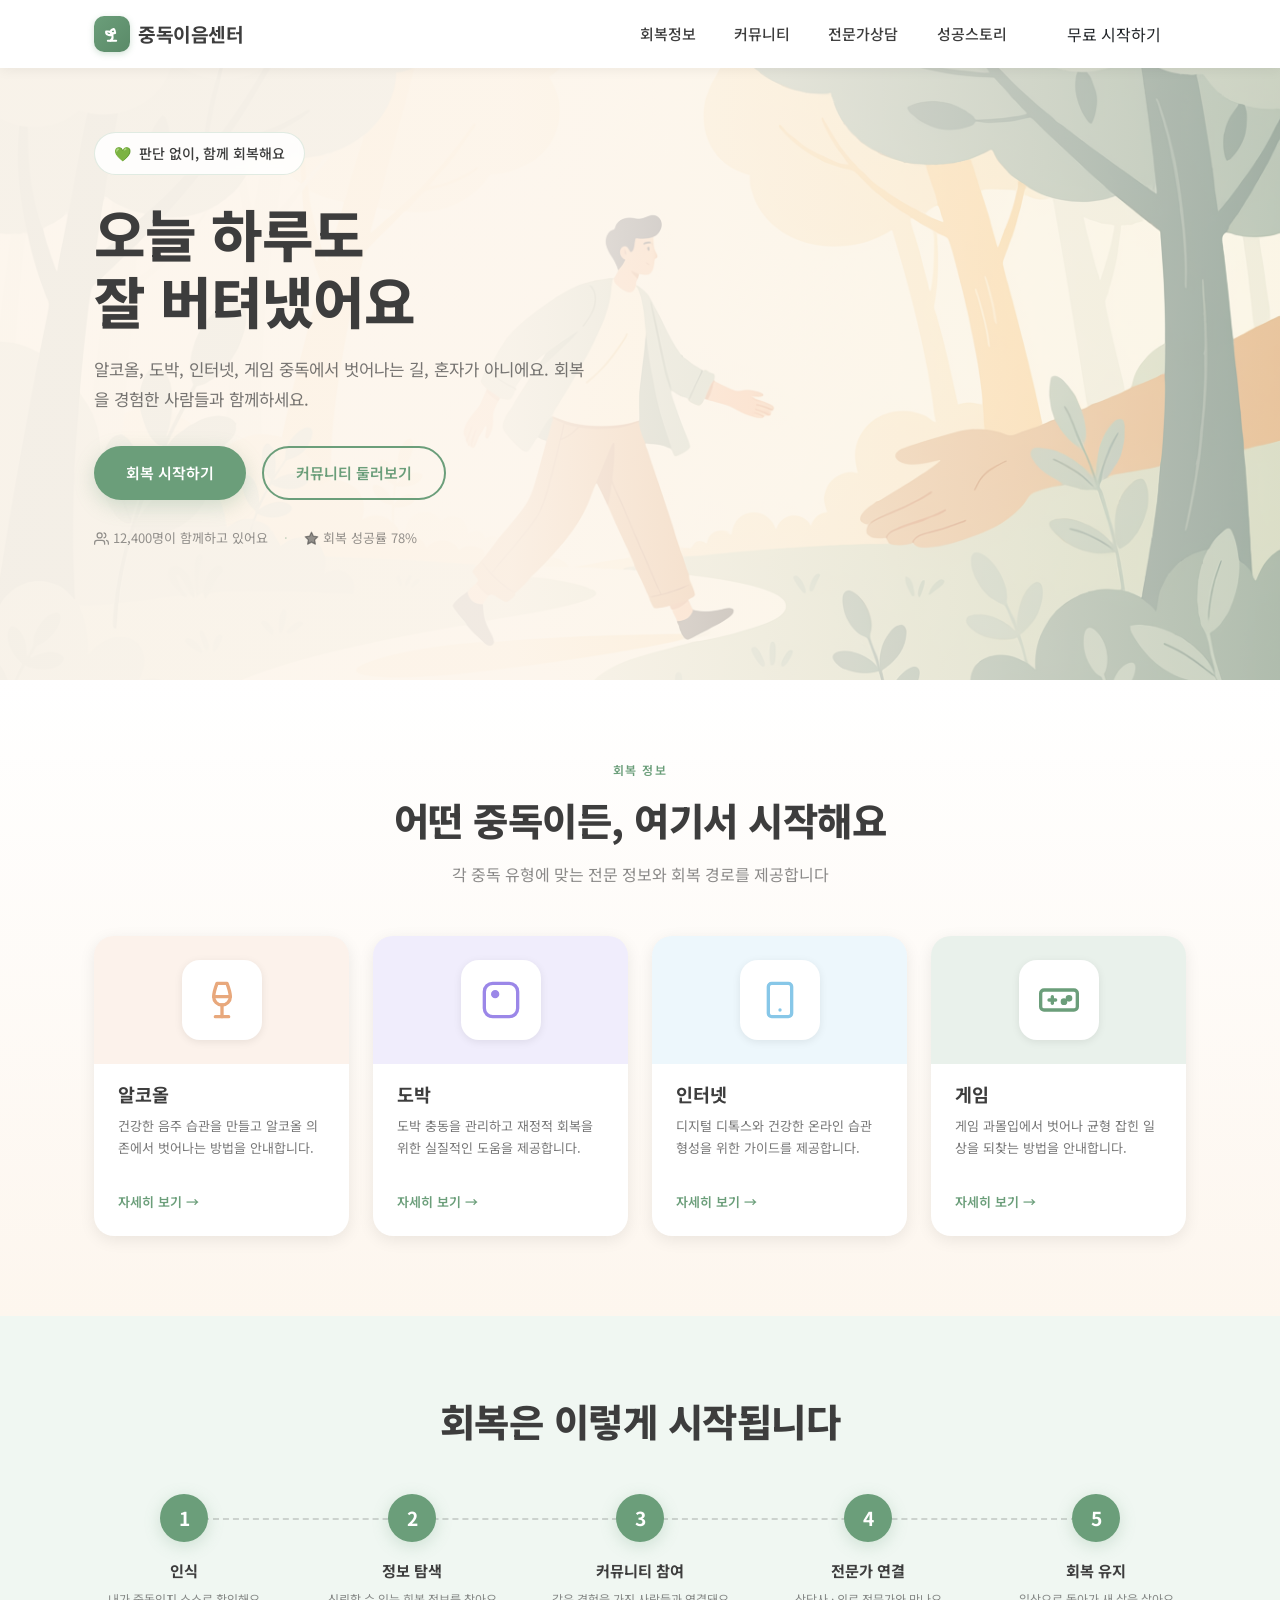
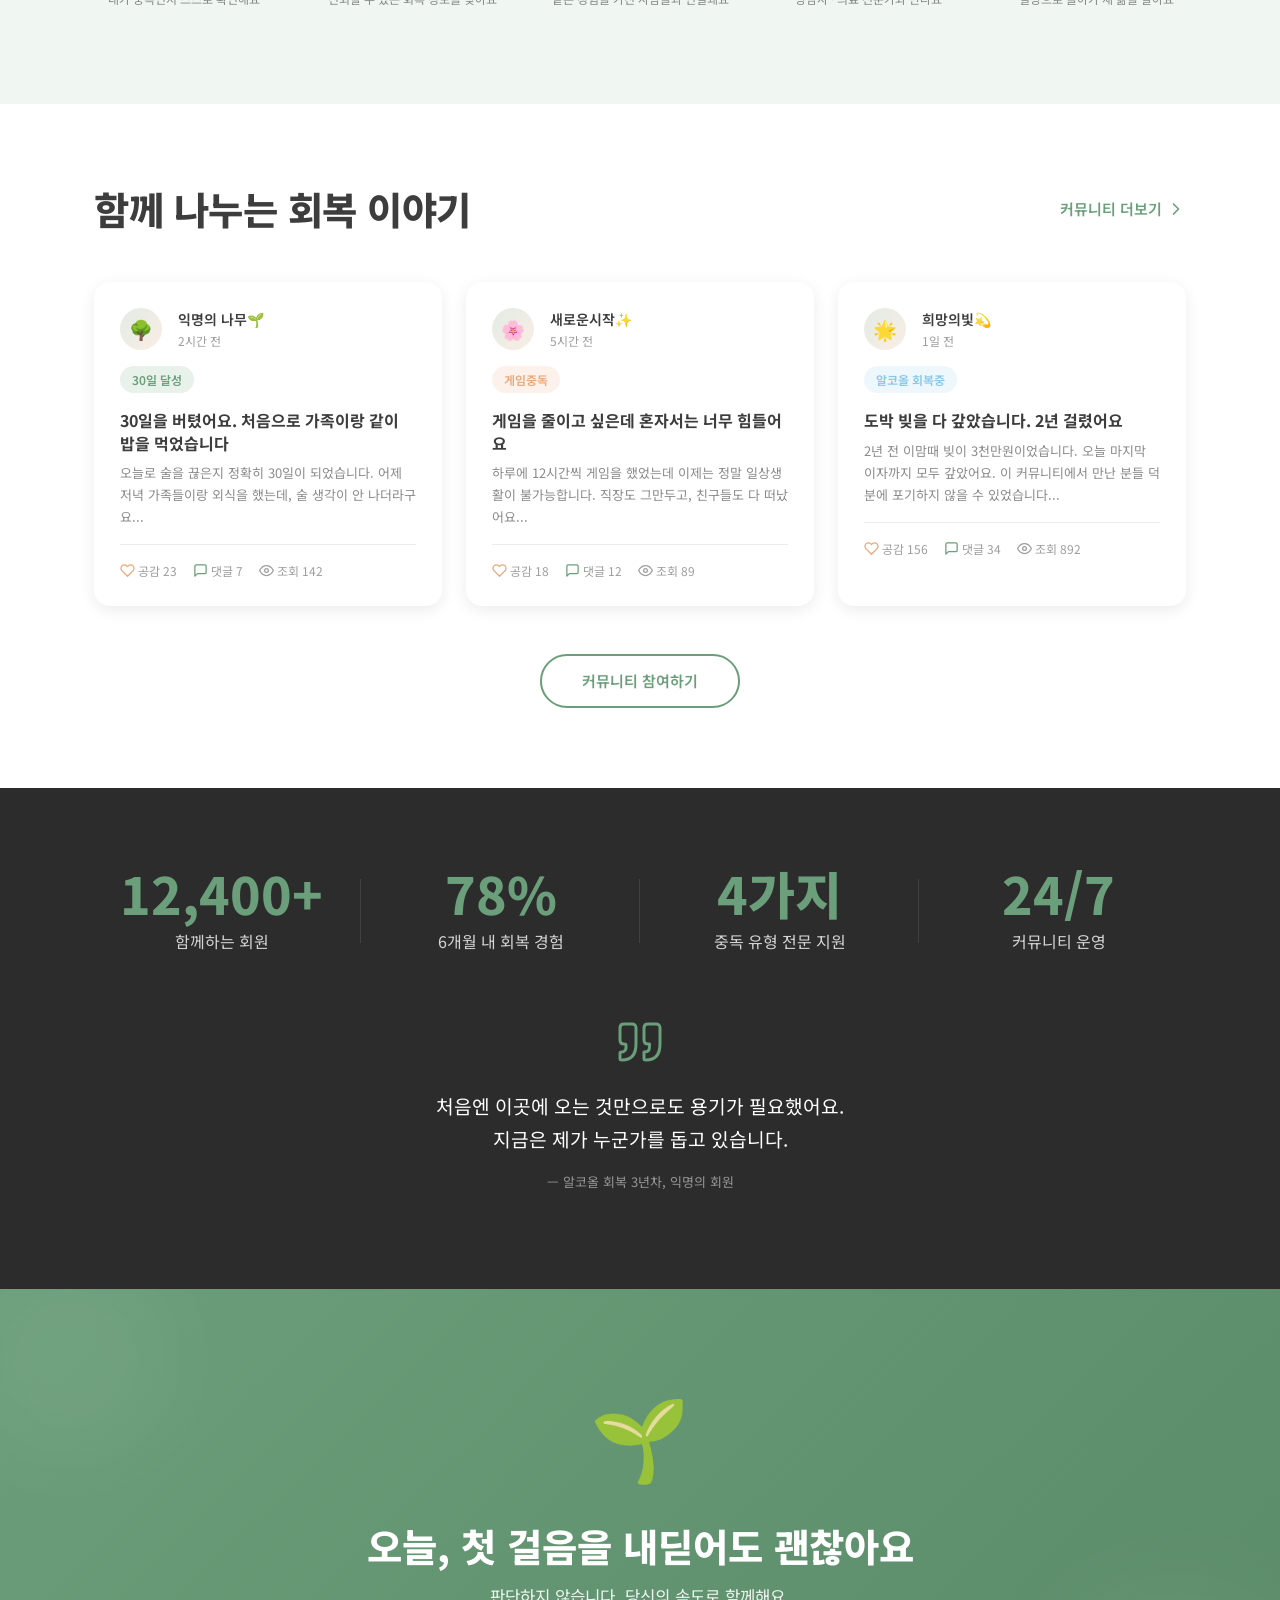
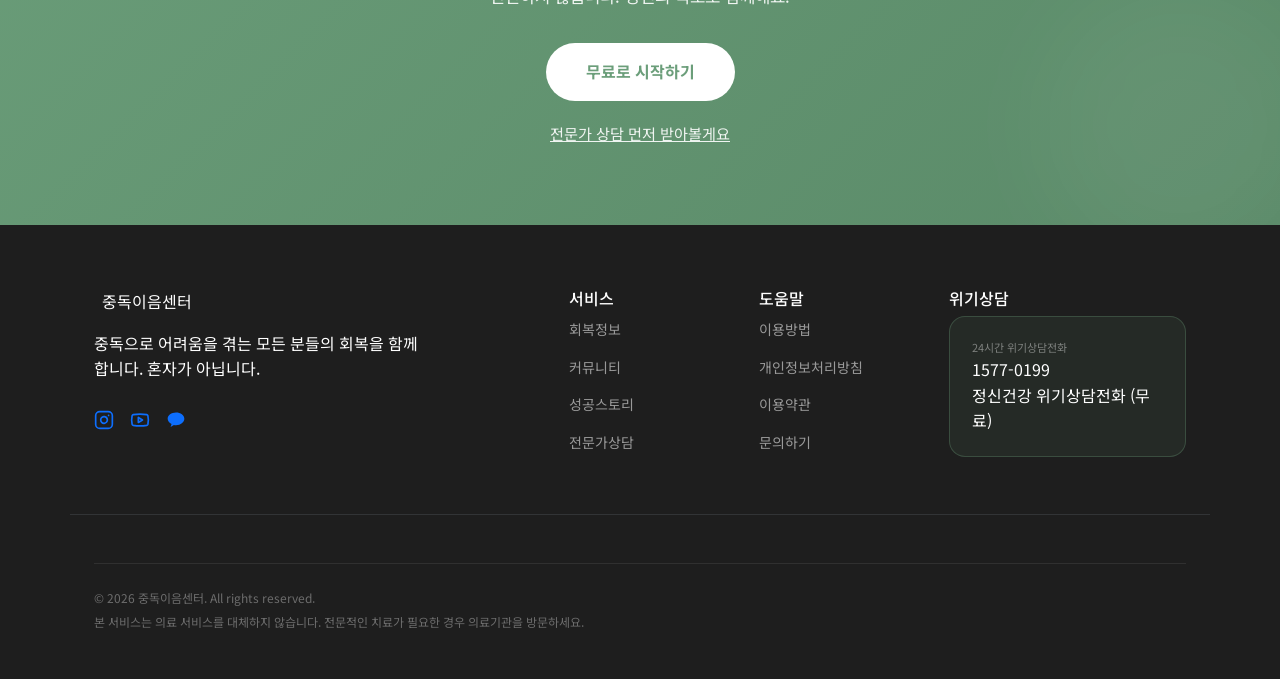
==== commit 53078cae: "전체 구조변경 전체 구조변경 및 데이터 베이스 연결" ====
--- a/index.html
+++ b/index.html
@@ -3,68 +3,18 @@
 <head>
   <meta charset="UTF-8" />
   <meta name="viewport" content="width=device-width, initial-scale=1.0" />
-  <meta name="description" content="중독회음이음센터 - 알코올, 도박, 인터넷, 게임 중독 회복을 위한 커뮤니티와 전문 정보를 제공합니다." />
-  <title>중독회음이음센터</title>
-
-  <!-- Google Fonts: Noto Sans KR -->
+  <meta name="description" content="중독이음센터 - 알코올, 도박, 인터넷, 게임 중독 회복을 위한 커뮤니티와 전문 정보를 제공합니다." />
+  <title>중독이음센터</title>
   <link rel="preconnect" href="https://fonts.googleapis.com" />
   <link rel="preconnect" href="https://fonts.gstatic.com" crossorigin />
   <link href="https://fonts.googleapis.com/css2?family=Noto+Sans+KR:wght@400;500;700;800&display=swap" rel="stylesheet" />
-
-  <!-- Bootstrap 5 CSS -->
   <link href="https://cdn.jsdelivr.net/npm/bootstrap@5.3.3/dist/css/bootstrap.min.css" rel="stylesheet" />
-
-  <!-- Custom CSS -->
   <link rel="stylesheet" href="css/style.css" />
 </head>
 <body>
 
-<!-- ════════════════════════════════════
-     NAVIGATION
-════════════════════════════════════ -->
-<nav id="mainNav" class="navbar navbar-expand-md fixed-top py-0">
-  <div class="container-xl px-4">
-    <!-- Logo -->
-    <a class="navbar-brand d-flex align-items-center gap-2 py-3" href="#hero">
-      <div class="brand-icon">
-        <!-- Sprout icon -->
-        <svg xmlns="http://www.w3.org/2000/svg" viewBox="0 0 24 24" fill="none"
-             stroke="#fff" stroke-width="2.5" stroke-linecap="round" stroke-linejoin="round">
-          <path d="M7 20h10"/>
-          <path d="M10 20c5.5-2.5.8-6.4 3-9"/>
-          <path d="M9.5 9.4c1.1.8 1.8 2.2 2.3 3.7-2 .4-3.5.4-4.8-.3-1.2-.6-2.3-1.9-2-3.7.7-.1 3.3-.2 4.5.3z"/>
-          <path d="M14.1 6a7 7 0 0 1 1.7 4.8c-1.6.5-4 .6-5.4-.6-.3-2 1.5-3.5 3.7-4.2z"/>
-        </svg>
-      </div>
-      <span class="brand-name">중독회음이음센터</span>
-    </a>
-
-    <!-- Hamburger toggle -->
-    <button class="navbar-toggler border-0 p-2" type="button"
-            data-bs-toggle="collapse" data-bs-target="#navbarMenu"
-            aria-controls="navbarMenu" aria-expanded="false" aria-label="메뉴 열기">
-      <svg xmlns="http://www.w3.org/2000/svg" width="24" height="24" viewBox="0 0 24 24"
-           fill="none" stroke="#3D3D3D" stroke-width="2" stroke-linecap="round" stroke-linejoin="round">
-        <line x1="3" y1="6" x2="21" y2="6"/>
-        <line x1="3" y1="12" x2="21" y2="12"/>
-        <line x1="3" y1="18" x2="21" y2="18"/>
-      </svg>
-    </button>
-
-    <!-- Nav Links -->
-    <div class="collapse navbar-collapse" id="navbarMenu">
-      <ul class="navbar-nav ms-auto align-items-md-center mb-3 mb-md-0">
-        <li class="nav-item"><a class="nav-link" href="recovery-info.html">회복정보</a></li>
-        <li class="nav-item"><a class="nav-link" href="#community">커뮤니티</a></li>
-        <li class="nav-item"><a class="nav-link" href="#resources">전문가상담</a></li>
-        <li class="nav-item"><a class="nav-link" href="success-stories.html">성공스토리</a></li>
-        <li class="nav-item ms-md-3">
-          <button class="btn-nav-cta">지금 시작하기</button>
-        </li>
-      </ul>
-    </div>
-  </div>
-</nav>
+<!-- ▼ 공통 헤더 (components.js가 자동 주입) -->
+<div id="site-header"></div>
 
 
 <!-- ════════════════════════════════════
@@ -75,31 +25,21 @@
   <div class="container-xl px-4 hero-content">
     <div class="row">
       <div class="col-12 col-md-7 col-lg-6">
-        <!-- Badge -->
         <div class="hero-badge fade-up">
           <span>💚</span>
           <span>판단 없이, 함께 회복해요</span>
         </div>
-
-        <!-- Headline -->
         <h1 class="fade-up fade-up-delay-1">
-          오늘 하루도<br />
-          잘 버텨냈어요
+          오늘 하루도<br />잘 버텨냈어요
         </h1>
-
-        <!-- Sub -->
         <p class="hero-sub fade-up fade-up-delay-2">
           알코올, 도박, 인터넷, 게임 중독에서 벗어나는 길,
           혼자가 아니에요. 회복을 경험한 사람들과 함께하세요.
         </p>
-
-        <!-- CTA Buttons -->
         <div class="d-flex flex-column flex-sm-row gap-3 fade-up fade-up-delay-3">
           <button class="btn-hero-primary">회복 시작하기</button>
           <button class="btn-hero-secondary">커뮤니티 둘러보기</button>
         </div>
-
-        <!-- Trust Indicators -->
         <div class="hero-trust fade-up fade-up-delay-4">
           <span class="d-flex align-items-center">
             <svg xmlns="http://www.w3.org/2000/svg" viewBox="0 0 24 24" fill="none"
@@ -132,14 +72,11 @@
 ════════════════════════════════════ -->
 <section id="addiction-types">
   <div class="container-xl px-4">
-    <!-- Section Header -->
     <div class="text-center mb-5 fade-up">
       <p class="section-badge">회복 정보</p>
       <h2 class="section-title mb-3">어떤 중독이든, 여기서 시작해요</h2>
       <p class="section-desc">각 중독 유형에 맞는 전문 정보와 회복 경로를 제공합니다</p>
     </div>
-
-    <!-- Cards -->
     <div class="row g-4">
       <!-- 알코올 -->
       <div class="col-12 col-sm-6 col-lg-3 fade-up fade-up-delay-1">
@@ -157,11 +94,10 @@
           <div class="card-body-inner">
             <h3>알코올</h3>
             <p>건강한 음주 습관을 만들고 알코올 의존에서 벗어나는 방법을 안내합니다.</p>
-            <a href="#" class="card-link">자세히 보기 <span>→</span></a>
-          </div>
-        </div>
-      </div>
-
+            <a href="recovery-info.html" class="card-link">자세히 보기 <span>→</span></a>
+          </div>
+        </div>
+      </div>
       <!-- 도박 -->
       <div class="col-12 col-sm-6 col-lg-3 fade-up fade-up-delay-2">
         <div class="addiction-card">
@@ -178,11 +114,10 @@
           <div class="card-body-inner">
             <h3>도박</h3>
             <p>도박 충동을 관리하고 재정적 회복을 위한 실질적인 도움을 제공합니다.</p>
-            <a href="#" class="card-link">자세히 보기 <span>→</span></a>
-          </div>
-        </div>
-      </div>
-
+            <a href="recovery-info.html" class="card-link">자세히 보기 <span>→</span></a>
+          </div>
+        </div>
+      </div>
       <!-- 인터넷 -->
       <div class="col-12 col-sm-6 col-lg-3 fade-up fade-up-delay-3">
         <div class="addiction-card">
@@ -199,11 +134,10 @@
           <div class="card-body-inner">
             <h3>인터넷</h3>
             <p>디지털 디톡스와 건강한 온라인 습관 형성을 위한 가이드를 제공합니다.</p>
-            <a href="#" class="card-link">자세히 보기 <span>→</span></a>
-          </div>
-        </div>
-      </div>
-
+            <a href="recovery-info.html" class="card-link">자세히 보기 <span>→</span></a>
+          </div>
+        </div>
+      </div>
       <!-- 게임 -->
       <div class="col-12 col-sm-6 col-lg-3 fade-up fade-up-delay-4">
         <div class="addiction-card">
@@ -221,7 +155,7 @@
           <div class="card-body-inner">
             <h3>게임</h3>
             <p>게임 과몰입에서 벗어나 균형 잡힌 일상을 되찾는 방법을 안내합니다.</p>
-            <a href="#" class="card-link">자세히 보기 <span>→</span></a>
+            <a href="recovery-info.html" class="card-link">자세히 보기 <span>→</span></a>
           </div>
         </div>
       </div>
@@ -235,106 +169,28 @@
 ════════════════════════════════════ -->
 <section id="how-it-works">
   <div class="container-xl px-4">
-    <!-- Header -->
     <div class="text-center mb-5 fade-up">
       <h2 class="section-title">회복은 이렇게 시작됩니다</h2>
     </div>
-
-    <!-- Desktop: Horizontal Steps -->
+    <!-- Desktop Steps -->
     <div class="steps-desktop fade-up">
       <div class="steps-track">
         <div class="steps-connector"></div>
-        <!-- Step 1 -->
-        <div class="step-item">
-          <div class="step-circle">1</div>
-          <p class="step-title">인식</p>
-          <p class="step-desc">내가 중독인지 스스로 확인해요</p>
-        </div>
-        <!-- Step 2 -->
-        <div class="step-item">
-          <div class="step-circle">2</div>
-          <p class="step-title">정보 탐색</p>
-          <p class="step-desc">신뢰할 수 있는 회복 정보를 찾아요</p>
-        </div>
-        <!-- Step 3 -->
-        <div class="step-item">
-          <div class="step-circle">3</div>
-          <p class="step-title">커뮤니티 참여</p>
-          <p class="step-desc">같은 경험을 가진 사람들과 연결돼요</p>
-        </div>
-        <!-- Step 4 -->
-        <div class="step-item">
-          <div class="step-circle">4</div>
-          <p class="step-title">전문가 연결</p>
-          <p class="step-desc">상담사 · 의료 전문가와 만나요</p>
-        </div>
-        <!-- Step 5 -->
-        <div class="step-item">
-          <div class="step-circle">5</div>
-          <p class="step-title">회복 유지</p>
-          <p class="step-desc">일상으로 돌아가 새 삶을 살아요</p>
-        </div>
-      </div>
-    </div>
-
-    <!-- Mobile: Vertical Timeline -->
+        <div class="step-item"><div class="step-circle">1</div><p class="step-title">인식</p><p class="step-desc">내가 중독인지 스스로 확인해요</p></div>
+        <div class="step-item"><div class="step-circle">2</div><p class="step-title">정보 탐색</p><p class="step-desc">신뢰할 수 있는 회복 정보를 찾아요</p></div>
+        <div class="step-item"><div class="step-circle">3</div><p class="step-title">커뮤니티 참여</p><p class="step-desc">같은 경험을 가진 사람들과 연결돼요</p></div>
+        <div class="step-item"><div class="step-circle">4</div><p class="step-title">전문가 연결</p><p class="step-desc">상담사 · 의료 전문가와 만나요</p></div>
+        <div class="step-item"><div class="step-circle">5</div><p class="step-title">회복 유지</p><p class="step-desc">일상으로 돌아가 새 삶을 살아요</p></div>
+      </div>
+    </div>
+    <!-- Mobile Steps -->
     <div class="steps-mobile">
-      <!-- Step 1 -->
-      <div class="step-row fade-up">
-        <div class="step-left">
-          <div class="step-circle">1</div>
-          <div class="step-line"></div>
-        </div>
-        <div class="step-right">
-          <p class="step-title text-start">인식</p>
-          <p class="step-desc text-start">내가 중독인지 스스로 확인해요</p>
-        </div>
-      </div>
-      <!-- Step 2 -->
-      <div class="step-row fade-up fade-up-delay-1">
-        <div class="step-left">
-          <div class="step-circle">2</div>
-          <div class="step-line"></div>
-        </div>
-        <div class="step-right">
-          <p class="step-title text-start">정보 탐색</p>
-          <p class="step-desc text-start">신뢰할 수 있는 회복 정보를 찾아요</p>
-        </div>
-      </div>
-      <!-- Step 3 -->
-      <div class="step-row fade-up fade-up-delay-2">
-        <div class="step-left">
-          <div class="step-circle">3</div>
-          <div class="step-line"></div>
-        </div>
-        <div class="step-right">
-          <p class="step-title text-start">커뮤니티 참여</p>
-          <p class="step-desc text-start">같은 경험을 가진 사람들과 연결돼요</p>
-        </div>
-      </div>
-      <!-- Step 4 -->
-      <div class="step-row fade-up fade-up-delay-3">
-        <div class="step-left">
-          <div class="step-circle">4</div>
-          <div class="step-line"></div>
-        </div>
-        <div class="step-right">
-          <p class="step-title text-start">전문가 연결</p>
-          <p class="step-desc text-start">상담사 · 의료 전문가와 만나요</p>
-        </div>
-      </div>
-      <!-- Step 5 -->
-      <div class="step-row fade-up fade-up-delay-4">
-        <div class="step-left">
-          <div class="step-circle">5</div>
-        </div>
-        <div class="step-right">
-          <p class="step-title text-start">회복 유지</p>
-          <p class="step-desc text-start">일상으로 돌아가 새 삶을 살아요</p>
-        </div>
-      </div>
-    </div>
-
+      <div class="step-row fade-up"><div class="step-left"><div class="step-circle">1</div><div class="step-line"></div></div><div class="step-right"><p class="step-title text-start">인식</p><p class="step-desc text-start">내가 중독인지 스스로 확인해요</p></div></div>
+      <div class="step-row fade-up fade-up-delay-1"><div class="step-left"><div class="step-circle">2</div><div class="step-line"></div></div><div class="step-right"><p class="step-title text-start">정보 탐색</p><p class="step-desc text-start">신뢰할 수 있는 회복 정보를 찾아요</p></div></div>
+      <div class="step-row fade-up fade-up-delay-2"><div class="step-left"><div class="step-circle">3</div><div class="step-line"></div></div><div class="step-right"><p class="step-title text-start">커뮤니티 참여</p><p class="step-desc text-start">같은 경험을 가진 사람들과 연결돼요</p></div></div>
+      <div class="step-row fade-up fade-up-delay-3"><div class="step-left"><div class="step-circle">4</div><div class="step-line"></div></div><div class="step-right"><p class="step-title text-start">전문가 연결</p><p class="step-desc text-start">상담사 · 의료 전문가와 만나요</p></div></div>
+      <div class="step-row fade-up fade-up-delay-4"><div class="step-left"><div class="step-circle">5</div></div><div class="step-right"><p class="step-title text-start">회복 유지</p><p class="step-desc text-start">일상으로 돌아가 새 삶을 살아요</p></div></div>
+    </div>
   </div>
 </section>
 
@@ -344,10 +200,9 @@
 ════════════════════════════════════ -->
 <section id="community">
   <div class="container-xl px-4">
-    <!-- Header -->
     <div class="d-flex justify-content-between align-items-center mb-5 flex-wrap gap-3 fade-up">
       <h2 class="section-title mb-0">함께 나누는 회복 이야기</h2>
-      <a href="#" class="d-flex align-items-center gap-1 text-decoration-none fw-semibold"
+      <a href="success-stories.html" class="d-flex align-items-center gap-1 text-decoration-none fw-semibold"
          style="color:var(--color-primary); font-size:15px;">
         커뮤니티 더보기
         <svg xmlns="http://www.w3.org/2000/svg" width="20" height="20" viewBox="0 0 24 24"
@@ -356,8 +211,6 @@
         </svg>
       </a>
     </div>
-
-    <!-- Cards -->
     <div class="row g-4 mb-5">
       <!-- Post 1 -->
       <div class="col-12 col-md-6 col-lg-4 fade-up fade-up-delay-1">
@@ -365,128 +218,61 @@
           <div class="d-flex align-items-center gap-3 mb-3">
             <div class="story-avatar">🌳</div>
             <div>
-              <p class="mb-0 fw-semibold" style="font-size:14px; color:var(--color-text);">익명의 나무🌱</p>
+              <p class="mb-0 fw-semibold" style="font-size:14px;">익명의 나무🌱</p>
               <p class="mb-0" style="font-size:12px; color:rgba(61,61,61,.5);">2시간 전</p>
             </div>
           </div>
-          <div class="mb-3">
-            <span class="category-badge cat-green">30일 달성</span>
-          </div>
+          <div class="mb-3"><span class="category-badge cat-green">30일 달성</span></div>
           <h3 class="story-title">30일을 버텼어요. 처음으로 가족이랑 같이 밥을 먹었습니다</h3>
-          <p class="story-preview">오늘로 술을 끊은지 정확히 30일이 되었습니다. 어제 저녁 가족들이랑 외식을 했는데, 술 생각이 안 나더라구요. 아내가 "요즘 많이 달라졌다"고 해주셨어요...</p>
+          <p class="story-preview">오늘로 술을 끊은지 정확히 30일이 되었습니다. 어제 저녁 가족들이랑 외식을 했는데, 술 생각이 안 나더라구요...</p>
           <div class="story-stats">
-            <span class="stat-heart d-flex align-items-center">
-              <svg xmlns="http://www.w3.org/2000/svg" viewBox="0 0 24 24" fill="none"
-                   stroke="#E8A87C" stroke-width="2" stroke-linecap="round" stroke-linejoin="round">
-                <path d="M20.84 4.61a5.5 5.5 0 0 0-7.78 0L12 5.67l-1.06-1.06a5.5 5.5 0 0 0-7.78 7.78l1.06 1.06L12 21.23l7.78-7.78 1.06-1.06a5.5 5.5 0 0 0 0-7.78z"/>
-              </svg>
-              공감 23
-            </span>
-            <span class="stat-comment d-flex align-items-center">
-              <svg xmlns="http://www.w3.org/2000/svg" viewBox="0 0 24 24" fill="none"
-                   stroke="#6B9E7A" stroke-width="2" stroke-linecap="round" stroke-linejoin="round">
-                <path d="M21 15a2 2 0 0 1-2 2H7l-4 4V5a2 2 0 0 1 2-2h14a2 2 0 0 1 2 2z"/>
-              </svg>
-              댓글 7
-            </span>
-            <span class="d-flex align-items-center">
-              <svg xmlns="http://www.w3.org/2000/svg" viewBox="0 0 24 24" fill="none"
-                   stroke="currentColor" stroke-width="2" stroke-linecap="round" stroke-linejoin="round">
-                <path d="M1 12s4-8 11-8 11 8 11 8-4 8-11 8-11-8-11-8z"/>
-                <circle cx="12" cy="12" r="3"/>
-              </svg>
-              조회 142
-            </span>
-          </div>
-        </div>
-      </div>
-
+            <span class="stat-heart d-flex align-items-center"><svg xmlns="http://www.w3.org/2000/svg" viewBox="0 0 24 24" fill="none" stroke="#E8A87C" stroke-width="2" stroke-linecap="round" stroke-linejoin="round"><path d="M20.84 4.61a5.5 5.5 0 0 0-7.78 0L12 5.67l-1.06-1.06a5.5 5.5 0 0 0-7.78 7.78l1.06 1.06L12 21.23l7.78-7.78 1.06-1.06a5.5 5.5 0 0 0 0-7.78z"/></svg>공감 23</span>
+            <span class="stat-comment d-flex align-items-center"><svg xmlns="http://www.w3.org/2000/svg" viewBox="0 0 24 24" fill="none" stroke="#6B9E7A" stroke-width="2" stroke-linecap="round" stroke-linejoin="round"><path d="M21 15a2 2 0 0 1-2 2H7l-4 4V5a2 2 0 0 1 2-2h14a2 2 0 0 1 2 2z"/></svg>댓글 7</span>
+            <span class="d-flex align-items-center"><svg xmlns="http://www.w3.org/2000/svg" viewBox="0 0 24 24" fill="none" stroke="currentColor" stroke-width="2" stroke-linecap="round" stroke-linejoin="round"><path d="M1 12s4-8 11-8 11 8 11 8-4 8-11 8-11-8-11-8z"/><circle cx="12" cy="12" r="3"/></svg>조회 142</span>
+          </div>
+        </div>
+      </div>
       <!-- Post 2 -->
       <div class="col-12 col-md-6 col-lg-4 fade-up fade-up-delay-2">
         <div class="story-card">
           <div class="d-flex align-items-center gap-3 mb-3">
             <div class="story-avatar">🌸</div>
             <div>
-              <p class="mb-0 fw-semibold" style="font-size:14px; color:var(--color-text);">새로운시작✨</p>
+              <p class="mb-0 fw-semibold" style="font-size:14px;">새로운시작✨</p>
               <p class="mb-0" style="font-size:12px; color:rgba(61,61,61,.5);">5시간 전</p>
             </div>
           </div>
-          <div class="mb-3">
-            <span class="category-badge cat-orange">게임중독</span>
-          </div>
+          <div class="mb-3"><span class="category-badge cat-orange">게임중독</span></div>
           <h3 class="story-title">게임을 줄이고 싶은데 혼자서는 너무 힘들어요</h3>
-          <p class="story-preview">하루에 12시간씩 게임을 했었는데 이제는 정말 일상생활이 불가능합니다. 직장도 그만두고, 친구들도 다 떠났어요. 어디서부터 시작해야 할지 막막합니다...</p>
+          <p class="story-preview">하루에 12시간씩 게임을 했었는데 이제는 정말 일상생활이 불가능합니다. 직장도 그만두고, 친구들도 다 떠났어요...</p>
           <div class="story-stats">
-            <span class="stat-heart d-flex align-items-center">
-              <svg xmlns="http://www.w3.org/2000/svg" viewBox="0 0 24 24" fill="none"
-                   stroke="#E8A87C" stroke-width="2" stroke-linecap="round" stroke-linejoin="round">
-                <path d="M20.84 4.61a5.5 5.5 0 0 0-7.78 0L12 5.67l-1.06-1.06a5.5 5.5 0 0 0-7.78 7.78l1.06 1.06L12 21.23l7.78-7.78 1.06-1.06a5.5 5.5 0 0 0 0-7.78z"/>
-              </svg>
-              공감 18
-            </span>
-            <span class="stat-comment d-flex align-items-center">
-              <svg xmlns="http://www.w3.org/2000/svg" viewBox="0 0 24 24" fill="none"
-                   stroke="#6B9E7A" stroke-width="2" stroke-linecap="round" stroke-linejoin="round">
-                <path d="M21 15a2 2 0 0 1-2 2H7l-4 4V5a2 2 0 0 1 2-2h14a2 2 0 0 1 2 2z"/>
-              </svg>
-              댓글 12
-            </span>
-            <span class="d-flex align-items-center">
-              <svg xmlns="http://www.w3.org/2000/svg" viewBox="0 0 24 24" fill="none"
-                   stroke="currentColor" stroke-width="2" stroke-linecap="round" stroke-linejoin="round">
-                <path d="M1 12s4-8 11-8 11 8 11 8-4 8-11 8-11-8-11-8z"/>
-                <circle cx="12" cy="12" r="3"/>
-              </svg>
-              조회 89
-            </span>
-          </div>
-        </div>
-      </div>
-
+            <span class="stat-heart d-flex align-items-center"><svg xmlns="http://www.w3.org/2000/svg" viewBox="0 0 24 24" fill="none" stroke="#E8A87C" stroke-width="2" stroke-linecap="round" stroke-linejoin="round"><path d="M20.84 4.61a5.5 5.5 0 0 0-7.78 0L12 5.67l-1.06-1.06a5.5 5.5 0 0 0-7.78 7.78l1.06 1.06L12 21.23l7.78-7.78 1.06-1.06a5.5 5.5 0 0 0 0-7.78z"/></svg>공감 18</span>
+            <span class="stat-comment d-flex align-items-center"><svg xmlns="http://www.w3.org/2000/svg" viewBox="0 0 24 24" fill="none" stroke="#6B9E7A" stroke-width="2" stroke-linecap="round" stroke-linejoin="round"><path d="M21 15a2 2 0 0 1-2 2H7l-4 4V5a2 2 0 0 1 2-2h14a2 2 0 0 1 2 2z"/></svg>댓글 12</span>
+            <span class="d-flex align-items-center"><svg xmlns="http://www.w3.org/2000/svg" viewBox="0 0 24 24" fill="none" stroke="currentColor" stroke-width="2" stroke-linecap="round" stroke-linejoin="round"><path d="M1 12s4-8 11-8 11 8 11 8-4 8-11 8-11-8-11-8z"/><circle cx="12" cy="12" r="3"/></svg>조회 89</span>
+          </div>
+        </div>
+      </div>
       <!-- Post 3 -->
       <div class="col-12 col-md-6 col-lg-4 fade-up fade-up-delay-3">
         <div class="story-card">
           <div class="d-flex align-items-center gap-3 mb-3">
             <div class="story-avatar">🌟</div>
             <div>
-              <p class="mb-0 fw-semibold" style="font-size:14px; color:var(--color-text);">희망의빛💫</p>
+              <p class="mb-0 fw-semibold" style="font-size:14px;">희망의빛💫</p>
               <p class="mb-0" style="font-size:12px; color:rgba(61,61,61,.5);">1일 전</p>
             </div>
           </div>
-          <div class="mb-3">
-            <span class="category-badge cat-blue">알코올 회복중</span>
-          </div>
+          <div class="mb-3"><span class="category-badge cat-blue">알코올 회복중</span></div>
           <h3 class="story-title">도박 빚을 다 갚았습니다. 2년 걸렸어요</h3>
-          <p class="story-preview">2년 전 이맘때 빚이 3천만원이었습니다. 오늘 마지막 이자까지 모두 갚았어요. 이 커뮤니티에서 만난 분들 덕분에 포기하지 않을 수 있었습니다. 감사합니다...</p>
+          <p class="story-preview">2년 전 이맘때 빚이 3천만원이었습니다. 오늘 마지막 이자까지 모두 갚았어요. 이 커뮤니티에서 만난 분들 덕분에 포기하지 않을 수 있었습니다...</p>
           <div class="story-stats">
-            <span class="stat-heart d-flex align-items-center">
-              <svg xmlns="http://www.w3.org/2000/svg" viewBox="0 0 24 24" fill="none"
-                   stroke="#E8A87C" stroke-width="2" stroke-linecap="round" stroke-linejoin="round">
-                <path d="M20.84 4.61a5.5 5.5 0 0 0-7.78 0L12 5.67l-1.06-1.06a5.5 5.5 0 0 0-7.78 7.78l1.06 1.06L12 21.23l7.78-7.78 1.06-1.06a5.5 5.5 0 0 0 0-7.78z"/>
-              </svg>
-              공감 156
-            </span>
-            <span class="stat-comment d-flex align-items-center">
-              <svg xmlns="http://www.w3.org/2000/svg" viewBox="0 0 24 24" fill="none"
-                   stroke="#6B9E7A" stroke-width="2" stroke-linecap="round" stroke-linejoin="round">
-                <path d="M21 15a2 2 0 0 1-2 2H7l-4 4V5a2 2 0 0 1 2-2h14a2 2 0 0 1 2 2z"/>
-              </svg>
-              댓글 34
-            </span>
-            <span class="d-flex align-items-center">
-              <svg xmlns="http://www.w3.org/2000/svg" viewBox="0 0 24 24" fill="none"
-                   stroke="currentColor" stroke-width="2" stroke-linecap="round" stroke-linejoin="round">
-                <path d="M1 12s4-8 11-8 11 8 11 8-4 8-11 8-11-8-11-8z"/>
-                <circle cx="12" cy="12" r="3"/>
-              </svg>
-              조회 892
-            </span>
-          </div>
-        </div>
-      </div>
-    </div>
-
-    <!-- CTA -->
+            <span class="stat-heart d-flex align-items-center"><svg xmlns="http://www.w3.org/2000/svg" viewBox="0 0 24 24" fill="none" stroke="#E8A87C" stroke-width="2" stroke-linecap="round" stroke-linejoin="round"><path d="M20.84 4.61a5.5 5.5 0 0 0-7.78 0L12 5.67l-1.06-1.06a5.5 5.5 0 0 0-7.78 7.78l1.06 1.06L12 21.23l7.78-7.78 1.06-1.06a5.5 5.5 0 0 0 0-7.78z"/></svg>공감 156</span>
+            <span class="stat-comment d-flex align-items-center"><svg xmlns="http://www.w3.org/2000/svg" viewBox="0 0 24 24" fill="none" stroke="#6B9E7A" stroke-width="2" stroke-linecap="round" stroke-linejoin="round"><path d="M21 15a2 2 0 0 1-2 2H7l-4 4V5a2 2 0 0 1 2-2h14a2 2 0 0 1 2 2z"/></svg>댓글 34</span>
+            <span class="d-flex align-items-center"><svg xmlns="http://www.w3.org/2000/svg" viewBox="0 0 24 24" fill="none" stroke="currentColor" stroke-width="2" stroke-linecap="round" stroke-linejoin="round"><path d="M1 12s4-8 11-8 11 8 11 8-4 8-11 8-11-8-11-8z"/><circle cx="12" cy="12" r="3"/></svg>조회 892</span>
+          </div>
+        </div>
+      </div>
+    </div>
     <div class="text-center fade-up">
       <button class="btn-community-more">커뮤니티 참여하기</button>
     </div>
@@ -499,41 +285,33 @@
 ════════════════════════════════════ -->
 <section id="about">
   <div class="container-xl px-4">
-    <!-- Stats -->
     <div class="row g-4 mb-0 text-center fade-up">
       <div class="col-6 col-lg-3 position-relative">
-        <div class="stat-number">12,400+</div>
-        <div class="stat-label">함께하는 회원</div>
+        <div class="stat-number">12,400+</div><div class="stat-label">함께하는 회원</div>
         <div class="stat-divider d-none d-lg-block position-absolute top-50 end-0 translate-middle-y"></div>
       </div>
       <div class="col-6 col-lg-3 position-relative">
-        <div class="stat-number">78%</div>
-        <div class="stat-label">6개월 내 회복 경험</div>
+        <div class="stat-number">78%</div><div class="stat-label">6개월 내 회복 경험</div>
         <div class="stat-divider d-none d-lg-block position-absolute top-50 end-0 translate-middle-y"></div>
       </div>
       <div class="col-6 col-lg-3 position-relative">
-        <div class="stat-number">4가지</div>
-        <div class="stat-label">중독 유형 전문 지원</div>
+        <div class="stat-number">4가지</div><div class="stat-label">중독 유형 전문 지원</div>
         <div class="stat-divider d-none d-lg-block position-absolute top-50 end-0 translate-middle-y"></div>
       </div>
       <div class="col-6 col-lg-3">
-        <div class="stat-number">24/7</div>
-        <div class="stat-label">커뮤니티 운영</div>
-      </div>
-    </div>
-
-    <!-- Quote -->
+        <div class="stat-number">24/7</div><div class="stat-label">커뮤니티 운영</div>
+      </div>
+    </div>
     <div class="quote-block fade-up">
       <div class="quote-icon text-center">
-        <svg xmlns="http://www.w3.org/2000/svg" viewBox="0 0 24 24"
-             fill="none" stroke="currentColor" stroke-width="1.5"
-             stroke-linecap="round" stroke-linejoin="round">
+        <svg xmlns="http://www.w3.org/2000/svg" viewBox="0 0 24 24" fill="none"
+             stroke="currentColor" stroke-width="1.5" stroke-linecap="round" stroke-linejoin="round">
           <path d="M3 21c3 0 7-1 7-8V5c0-1.25-.756-2.017-2-2H4c-1.25 0-2 .75-2 1.972V11c0 1.25.75 2 2 2 1 0 1 0 1 1v1c0 1-1 2-2 2s-1 .008-1 1.031V20c0 1 0 1 1 1z"/>
           <path d="M15 21c3 0 7-1 7-8V5c0-1.25-.757-2.017-2-2h-4c-1.25 0-2 .75-2 1.972V11c0 1.25.75 2 2 2h.75c0 2.25.25 4-2.75 4v3c0 1 0 1 1 1z"/>
         </svg>
       </div>
       <blockquote class="quote-text">
-        처음엔 이곳에 오는 것만으로도 용기가 필요했어요.
+        처음엔 이곳에 오는 것만으로도 용기가 필요했어요.<br>
         지금은 제가 누군가를 돕고 있습니다.
       </blockquote>
       <p class="quote-author">— 알코올 회복 3년차, 익명의 회원</p>
@@ -558,109 +336,12 @@
 </section>
 
 
-<!-- ════════════════════════════════════
-     FOOTER
-════════════════════════════════════ -->
-<footer id="footer">
-  <div class="container-xl px-4">
-    <div class="row g-5 g-lg-4">
-      <!-- Col 1: 브랜드 -->
-      <div class="col-12 col-md-6 col-lg-3 text-center text-md-start">
-        <div class="footer-logo">중독회음이음센터</div>
-        <div class="footer-tagline mb-4">회복의 시작</div>
-        <div class="footer-social d-flex justify-content-center justify-content-md-start">
-          <!-- Instagram -->
-          <a href="#" aria-label="인스타그램">
-            <svg xmlns="http://www.w3.org/2000/svg" viewBox="0 0 24 24" fill="none"
-                 stroke="currentColor" stroke-width="2" stroke-linecap="round" stroke-linejoin="round">
-              <rect x="2" y="2" width="20" height="20" rx="5" ry="5"/>
-              <circle cx="12" cy="12" r="4"/>
-              <circle cx="17.5" cy="6.5" r="1" fill="currentColor" stroke="none"/>
-            </svg>
-          </a>
-          <!-- YouTube -->
-          <a href="#" aria-label="유튜브">
-            <svg xmlns="http://www.w3.org/2000/svg" viewBox="0 0 24 24" fill="none"
-                 stroke="currentColor" stroke-width="2" stroke-linecap="round" stroke-linejoin="round">
-              <path d="M22.54 6.42a2.78 2.78 0 0 0-1.95-1.97C18.88 4 12 4 12 4s-6.88 0-8.59.46a2.78 2.78 0 0 0-1.95 1.97A29 29 0 0 0 1 12a29 29 0 0 0 .46 5.58A2.78 2.78 0 0 0 3.41 19.6C5.12 20 12 20 12 20s6.88 0 8.59-.46a2.78 2.78 0 0 0 1.95-1.97A29 29 0 0 0 23 12a29 29 0 0 0-.46-5.58z"/>
-              <polygon points="9.75 15.02 15.5 12 9.75 8.98 9.75 15.02" fill="currentColor" stroke="none"/>
-            </svg>
-          </a>
-          <!-- KakaoTalk -->
-          <a href="#" aria-label="카카오톡">
-            <svg xmlns="http://www.w3.org/2000/svg" viewBox="0 0 24 24" fill="none"
-                 stroke="currentColor" stroke-width="2" stroke-linecap="round" stroke-linejoin="round">
-              <path d="M21 15a2 2 0 0 1-2 2H7l-4 4V5a2 2 0 0 1 2-2h14a2 2 0 0 1 2 2z"/>
-            </svg>
-          </a>
-        </div>
-      </div>
-
-      <!-- Col 2: 서비스 -->
-      <div class="col-6 col-lg-2 offset-lg-1">
-        <h5>서비스</h5>
-        <ul>
-          <li><a href="#addiction-types">회복정보</a></li>
-          <li><a href="#community">커뮤니티</a></li>
-          <li><a href="#resources">전문가상담</a></li>
-          <li><a href="#">자가진단</a></li>
-        </ul>
-      </div>
-
-      <!-- Col 3: 도움말 -->
-      <div class="col-6 col-lg-2">
-        <h5>도움말</h5>
-        <ul>
-          <li><a href="#">공지사항</a></li>
-          <li><a href="#">FAQ</a></li>
-          <li><a href="#">이용약관</a></li>
-          <li><a href="#">개인정보처리방침</a></li>
-        </ul>
-      </div>
-
-      <!-- Col 4: 위기상담 -->
-      <div class="col-12 col-md-6 col-lg-4">
-        <div class="crisis-box">
-          <div class="d-flex align-items-start gap-2 mb-2">
-            <svg xmlns="http://www.w3.org/2000/svg" width="20" height="20" viewBox="0 0 24 24"
-                 fill="none" stroke="#6B9E7A" stroke-width="2" stroke-linecap="round" stroke-linejoin="round"
-                 style="flex-shrink:0; margin-top:2px;">
-              <path d="M22 16.92v3a2 2 0 0 1-2.18 2 19.79 19.79 0 0 1-8.63-3.07A19.5 19.5 0 0 1 4.69 12 19.79 19.79 0 0 1 1.61 3.43 2 2 0 0 1 3.58 1.25h3a2 2 0 0 1 2 1.72 12.84 12.84 0 0 0 .7 2.81 2 2 0 0 1-.45 2.11L8.09 9.91a16 16 0 0 0 6 6l1.27-1.27a2 2 0 0 1 2.11-.45 12.84 12.84 0 0 0 2.81.7A2 2 0 0 1 22 16.92z"/>
-            </svg>
-            <h5 class="mb-0">지금 당장 힘드신가요?</h5>
-          </div>
-          <p>24시간 무료 위기상담을 받으실 수 있습니다.</p>
-          <div>
-            <p class="crisis-label mb-1">정신건강위기상담전화</p>
-            <a href="tel:1577-0199" class="crisis-num">1577-0199</a>
-          </div>
-        </div>
-      </div>
-    </div>
-
-    <!-- Bottom -->
-    <div class="footer-bottom d-flex flex-column flex-md-row justify-content-between align-items-center gap-2">
-      <p class="mb-0">© 2024 중독회음이음센터. All rights reserved.</p>
-      <p class="mb-0 text-center" style="max-width:420px; font-size:11px;">
-        이 사이트는 의료 대체 서비스가 아닙니다. 심각한 증상이 있으시면 전문 의료기관을 방문해주세요.
-      </p>
-    </div>
-  </div>
-</footer>
-
-
-<!-- Back to Top Button -->
-<button id="backTop" aria-label="맨 위로">
-  <svg xmlns="http://www.w3.org/2000/svg" viewBox="0 0 24 24" fill="none"
-       stroke="currentColor" stroke-width="2.5" stroke-linecap="round" stroke-linejoin="round">
-    <polyline points="18 15 12 9 6 15"/>
-  </svg>
-</button>
-
-
-<!-- Bootstrap 5 JS -->
+<!-- ▼ 공통 푸터 (components.js가 자동 주입) -->
+<div id="site-footer"></div>
+
+
 <script src="https://cdn.jsdelivr.net/npm/bootstrap@5.3.3/dist/js/bootstrap.bundle.min.js"></script>
-<!-- Custom JS -->
+<script src="js/components.js"></script>
 <script src="js/main.js"></script>
 </body>
 </html>
